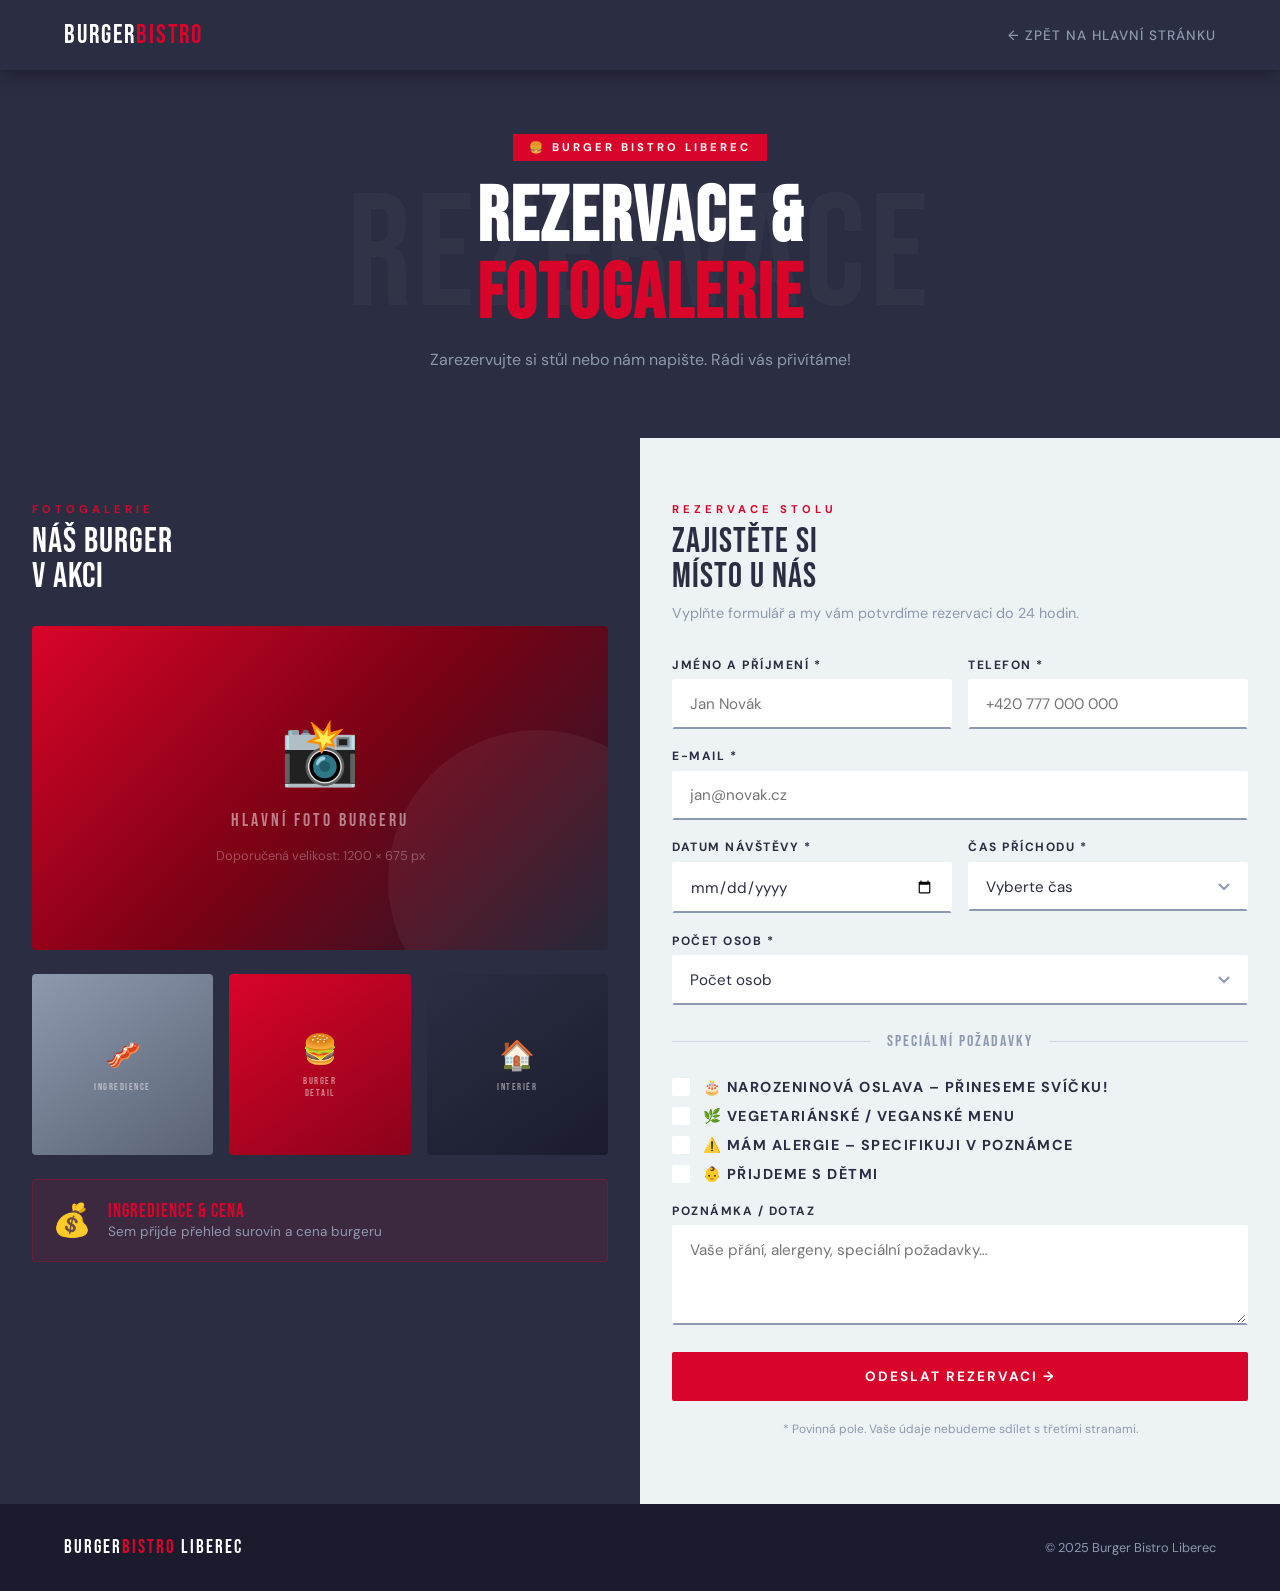
==== index.html @ e3abb8e7 "Rename formular.html to index.html" ====
<!DOCTYPE html>
<html lang="cs">
<head>
  <meta charset="UTF-8" />
  <meta name="viewport" content="width=device-width, initial-scale=1.0" />
  <title>Rezervace &amp; Fotogalerie – Burger Bistro Liberec</title>
  <link rel="preconnect" href="https://fonts.googleapis.com" />
  <link rel="preconnect" href="https://fonts.gstatic.com" crossorigin />
  <link href="https://fonts.googleapis.com/css2?family=Bebas+Neue&family=DM+Sans:ital,wght@0,300;0,400;0,500;0,700;1,400&display=swap" rel="stylesheet" />
  <style>
    *, *::before, *::after { box-sizing: border-box; margin: 0; padding: 0; }
 
    :root {
      --red:   #d90429;
      --gray:  #8d99ae;
      --dark:  #2b2d42;
      --bg:    #EDF2F4;
      --white: #ffffff;
      --nav-h: 70px;
      --font-display: 'Bebas Neue', cursive;
      --font-body:    'DM Sans', sans-serif;
      --transition: .3s ease;
    }
 
    html { scroll-behavior: smooth; }
 
    body {
      font-family: var(--font-body);
      background: var(--bg);
      color: var(--dark);
      overflow-x: hidden;
    }
 
    /* ── NAV ── */
    nav {
      position: fixed;
      top: 0; left: 0; right: 0;
      height: var(--nav-h);
      background: var(--dark);
      display: flex;
      align-items: center;
      justify-content: space-between;
      padding: 0 5%;
      z-index: 1000;
      box-shadow: 0 2px 20px rgba(0,0,0,.4);
    }
 
    .nav-logo {
      font-family: var(--font-display);
      font-size: 1.6rem;
      color: var(--white);
      letter-spacing: 2px;
      text-decoration: none;
    }
 
    .nav-logo span { color: var(--red); }
 
    .nav-back {
      display: flex;
      align-items: center;
      gap: .5rem;
      color: var(--gray);
      text-decoration: none;
      font-size: .85rem;
      font-weight: 500;
      letter-spacing: 1px;
      text-transform: uppercase;
      transition: color var(--transition);
    }
 
    .nav-back:hover { color: var(--white); }
 
    /* ── PAGE HERO ── */
    .page-hero {
      padding-top: var(--nav-h);
      background: var(--dark);
      padding-bottom: 4rem;
      text-align: center;
      position: relative;
      overflow: hidden;
    }
 
    .page-hero::before {
      content: 'REZERVACE';
      position: absolute;
      font-family: var(--font-display);
      font-size: 10rem;
      color: rgba(255,255,255,.03);
      left: 50%; top: 50%;
      transform: translate(-50%, -30%);
      letter-spacing: 5px;
      pointer-events: none;
      white-space: nowrap;
    }
 
    .page-hero-inner {
      position: relative;
      z-index: 1;
      padding: 4rem 5% 0;
    }
 
    .page-tag {
      display: inline-block;
      background: var(--red);
      color: var(--white);
      font-size: .7rem;
      font-weight: 700;
      letter-spacing: 3px;
      text-transform: uppercase;
      padding: .4rem 1rem;
      margin-bottom: 1.2rem;
    }
 
    .page-title {
      font-family: var(--font-display);
      font-size: clamp(3rem, 6vw, 5.5rem);
      color: var(--white);
      line-height: 1;
      letter-spacing: 2px;
      margin-bottom: .8rem;
    }
 
    .page-title span { color: var(--red); }
 
    .page-sub {
      color: var(--gray);
      font-size: 1rem;
      max-width: 480px;
      margin: 0 auto;
      line-height: 1.7;
    }
 
    /* ── MAIN LAYOUT ── */
    .page-body {
      display: grid;
      grid-template-columns: 1fr 1fr;
      min-height: calc(100vh - var(--nav-h));
    }
 
    /* ── FOTO STRANA ── */
    .foto-side {
      background: var(--dark);
      padding: 4rem 5%;
      display: flex;
      flex-direction: column;
      gap: 1.5rem;
    }
 
    .foto-header {
      margin-bottom: .5rem;
    }
 
    .foto-label {
      font-size: .7rem;
      font-weight: 700;
      letter-spacing: 4px;
      text-transform: uppercase;
      color: var(--red);
      margin-bottom: .5rem;
    }
 
    .foto-title {
      font-family: var(--font-display);
      font-size: 2.2rem;
      color: var(--white);
      letter-spacing: 1px;
      line-height: 1;
    }
 
    /* Main large photo placeholder */
    .foto-main-ph {
      width: 100%;
      aspect-ratio: 16/9;
      background: linear-gradient(135deg, var(--red) 0%, #7a0114 50%, #1a1c2e 100%);
      border-radius: 4px;
      display: flex;
      flex-direction: column;
      align-items: center;
      justify-content: center;
      gap: 1rem;
      position: relative;
      overflow: hidden;
    }
 
    .foto-main-ph::before {
      content: '';
      position: absolute;
      width: 300px; height: 300px;
      border-radius: 50%;
      background: rgba(255,255,255,.05);
      bottom: -80px; right: -80px;
    }
 
    .foto-ph-icon { font-size: 4rem; z-index: 1; }
    .foto-ph-text {
      font-family: var(--font-display);
      font-size: 1.1rem;
      letter-spacing: 3px;
      color: rgba(255,255,255,.5);
      z-index: 1;
      text-align: center;
    }
    .foto-ph-sub {
      font-size: .8rem;
      color: rgba(255,255,255,.3);
      z-index: 1;
      text-align: center;
    }
 
    /* Small photo placeholders grid */
    .foto-small-grid {
      display: grid;
      grid-template-columns: repeat(3, 1fr);
      gap: 1rem;
    }
 
    .foto-small-ph {
      aspect-ratio: 1;
      border-radius: 4px;
      display: flex;
      flex-direction: column;
      align-items: center;
      justify-content: center;
      gap: .4rem;
    }
 
    .foto-small-ph.s1 { background: linear-gradient(145deg, var(--gray), #5a6375); }
    .foto-small-ph.s2 { background: linear-gradient(145deg, var(--red), #8a021a); }
    .foto-small-ph.s3 { background: linear-gradient(145deg, var(--dark), #1a1c2e); }
 
    .foto-small-ph .s-icon { font-size: 1.8rem; }
    .foto-small-ph .s-text {
      font-size: .65rem;
      letter-spacing: 1.5px;
      color: rgba(255,255,255,.5);
      text-align: center;
      font-family: var(--font-display);
    }
 
    /* ── FORMULÁŘ STRANA ── */
    .form-side {
      background: var(--bg);
      padding: 4rem 5%;
    }
 
    .form-header {
      margin-bottom: 2rem;
    }
 
    .form-label-tag {
      font-size: .7rem;
      font-weight: 700;
      letter-spacing: 4px;
      text-transform: uppercase;
      color: var(--red);
      margin-bottom: .5rem;
    }
 
    .form-title {
      font-family: var(--font-display);
      font-size: 2.2rem;
      color: var(--dark);
      letter-spacing: 1px;
      line-height: 1;
      margin-bottom: .5rem;
    }
 
    .form-sub {
      color: var(--gray);
      font-size: .9rem;
      line-height: 1.6;
    }
 
    form {
      display: flex;
      flex-direction: column;
      gap: 1.2rem;
    }
 
    .form-row {
      display: grid;
      grid-template-columns: 1fr 1fr;
      gap: 1rem;
    }
 
    .field {
      display: flex;
      flex-direction: column;
      gap: .4rem;
    }
 
    label {
      font-size: .75rem;
      font-weight: 700;
      letter-spacing: 1.5px;
      text-transform: uppercase;
      color: var(--dark);
    }
 
    input, select, textarea {
      font-family: var(--font-body);
      font-size: .95rem;
      color: var(--dark);
      background: var(--white);
      border: 2px solid transparent;
      border-bottom: 2px solid var(--gray);
      padding: .8rem 1rem;
      border-radius: 2px;
      outline: none;
      transition: border-color var(--transition), box-shadow var(--transition);
      appearance: none;
    }
 
    input:focus, select:focus, textarea:focus {
      border-color: var(--red);
      box-shadow: 0 4px 15px rgba(217,4,41,.1);
    }
 
    textarea {
      resize: vertical;
      min-height: 100px;
    }
 
    select {
      background-image: url("data:image/svg+xml,%3Csvg xmlns='http://www.w3.org/2000/svg' width='12' height='8' viewBox='0 0 12 8'%3E%3Cpath d='M1 1l5 5 5-5' stroke='%238d99ae' stroke-width='2' fill='none'/%3E%3C/svg%3E");
      background-repeat: no-repeat;
      background-position: right 1rem center;
      padding-right: 2.5rem;
      cursor: pointer;
    }
 
    .form-divider {
      display: flex;
      align-items: center;
      gap: 1rem;
      margin: .5rem 0;
    }
 
    .form-divider::before,
    .form-divider::after {
      content: '';
      flex: 1;
      height: 1px;
      background: rgba(141,153,174,.3);
    }
 
    .form-divider-text {
      font-family: var(--font-display);
      font-size: 1rem;
      letter-spacing: 2px;
      color: var(--gray);
      white-space: nowrap;
    }
 
    .checkbox-group {
      display: flex;
      flex-direction: column;
      gap: .7rem;
    }
 
    .checkbox-item {
      display: flex;
      align-items: center;
      gap: .8rem;
      cursor: pointer;
    }
 
    .checkbox-item input[type="checkbox"] {
      width: 18px; height: 18px;
      accent-color: var(--red);
      border: none;
      padding: 0;
      flex-shrink: 0;
      cursor: pointer;
    }
 
    .checkbox-item span {
      font-size: .9rem;
      color: var(--dark);
    }
 
    .btn-submit {
      display: block;
      width: 100%;
      padding: 1rem;
      background: var(--red);
      color: var(--white);
      border: none;
      border-radius: 2px;
      font-family: var(--font-body);
      font-size: .85rem;
      font-weight: 700;
      letter-spacing: 2px;
      text-transform: uppercase;
      cursor: pointer;
      transition: background var(--transition), transform var(--transition);
      margin-top: .5rem;
    }
 
    .btn-submit:hover {
      background: #b80222;
      transform: translateY(-2px);
    }
 
    .form-note {
      font-size: .75rem;
      color: var(--gray);
      text-align: center;
      line-height: 1.6;
    }
 
    /* ── SUCCESS MSG ── */
    .success-msg {
      display: none;
      background: var(--dark);
      border-radius: 4px;
      padding: 2rem;
      text-align: center;
      margin-top: 1rem;
    }
 
    .success-msg.show { display: block; }
    .success-msg p {
      color: var(--white);
      font-size: 1rem;
    }
 
    .success-msg strong { color: var(--red); }
 
    /* ── FOOTER ── */
    footer {
      background: #1a1c2e;
      padding: 2rem 5%;
      display: flex;
      align-items: center;
      justify-content: space-between;
      flex-wrap: wrap;
      gap: 1rem;
    }
 
    .footer-logo {
      font-family: var(--font-display);
      font-size: 1.2rem;
      color: var(--white);
      letter-spacing: 2px;
    }
 
    .footer-logo span { color: var(--red); }
    .footer-copy { color: var(--gray); font-size: .8rem; }
 
    /* ── RESPONSIVE ── */
    @media (max-width: 850px) {
      .page-body { grid-template-columns: 1fr; }
      .foto-side { display: none; }
      .form-side { padding: 3rem 5%; }
    }
 
    @media (max-width: 600px) {
      .form-row { grid-template-columns: 1fr; }
      .page-title { font-size: 2.8rem; }
    }
 
    /* ── ANIMATIONS ── */
    @keyframes fadeUp {
      from { opacity: 0; transform: translateY(20px); }
      to   { opacity: 1; transform: translateY(0); }
    }
 
    .page-tag   { animation: fadeUp .5s .1s both; }
    .page-title { animation: fadeUp .5s .25s both; }
    .page-sub   { animation: fadeUp .5s .4s both; }
  </style>
</head>
<body>
 
<!-- ── NAV ── -->
<nav>
  <a href="index.html" class="nav-logo">BURGER<span>BISTRO</span></a>
  <a href="index.html" class="nav-back">← Zpět na hlavní stránku</a>
</nav>
 
<!-- ── PAGE HERO ── -->
<div class="page-hero">
  <div class="page-hero-inner">
    <div class="page-tag">🍔 Burger Bistro Liberec</div>
    <h1 class="page-title">Rezervace &amp;<br><span>Fotogalerie</span></h1>
    <p class="page-sub">Zarezervujte si stůl nebo nám napište. Rádi vás přivítáme!</p>
  </div>
</div>
 
<!-- ── MAIN ── -->
<div class="page-body">
 
  <!-- FOTO STRANA -->
  <div class="foto-side">
    <div class="foto-header">
      <div class="foto-label">Fotogalerie</div>
      <div class="foto-title">Náš burger<br>v akci</div>
    </div>
 
    <!-- Hlavní velká fotka -->
    <div class="foto-main-ph">
      <div class="foto-ph-icon">📸</div>
      <div class="foto-ph-text">HLAVNÍ FOTO BURGERU</div>
      <div class="foto-ph-sub">Doporučená velikost: 1200 × 675 px</div>
    </div>
 
    <!-- Tři menší fotky -->
    <div class="foto-small-grid">
      <div class="foto-small-ph s1">
        <div class="s-icon">🥓</div>
        <div class="s-text">INGREDIENCE</div>
      </div>
      <div class="foto-small-ph s2">
        <div class="s-icon">🍔</div>
        <div class="s-text">BURGER<br>DETAIL</div>
      </div>
      <div class="foto-small-ph s3">
        <div class="s-icon">🏠</div>
        <div class="s-text">INTERIÉR</div>
      </div>
    </div>
 
    <!-- Cena placeholder -->
    <div style="background:rgba(217,4,41,.1);border:1px solid rgba(217,4,41,.3);border-radius:4px;padding:1.2rem;display:flex;align-items:center;gap:1rem;">
      <span style="font-size:2rem">💰</span>
      <div>
        <div style="font-family:var(--font-display);color:var(--red);font-size:1.2rem;letter-spacing:1px">INGREDIENCE &amp; CENA</div>
        <div style="color:var(--gray);font-size:.85rem">Sem přijde přehled surovin a cena burgeru</div>
      </div>
    </div>
  </div>
 
  <!-- FORMULÁŘ STRANA -->
  <div class="form-side">
    <div class="form-header">
      <div class="form-label-tag">Rezervace stolu</div>
      <div class="form-title">Zajistěte si<br>místo u nás</div>
      <p class="form-sub">Vyplňte formulář a my vám potvrdíme rezervaci do 24 hodin.</p>
    </div>
 
    <form id="reservationForm" novalidate>
 
      <!-- Jméno + tel -->
      <div class="form-row">
        <div class="field">
          <label for="jmeno">Jméno a příjmení *</label>
          <input type="text" id="jmeno" name="jmeno" placeholder="Jan Novák" required />
        </div>
        <div class="field">
          <label for="telefon">Telefon *</label>
          <input type="tel" id="telefon" name="telefon" placeholder="+420 777 000 000" required />
        </div>
      </div>
 
      <!-- Email -->
      <div class="field">
        <label for="email">E-mail *</label>
        <input type="email" id="email" name="email" placeholder="jan@novak.cz" required />
      </div>
 
      <!-- Datum + čas -->
      <div class="form-row">
        <div class="field">
          <label for="datum">Datum návštěvy *</label>
          <input type="date" id="datum" name="datum" required />
        </div>
        <div class="field">
          <label for="cas">Čas příchodu *</label>
          <select id="cas" name="cas" required>
            <option value="" disabled selected>Vyberte čas</option>
            <option>11:00</option><option>11:30</option>
            <option>12:00</option><option>12:30</option>
            <option>13:00</option><option>13:30</option>
            <option>14:00</option><option>14:30</option>
            <option>17:00</option><option>17:30</option>
            <option>18:00</option><option>18:30</option>
            <option>19:00</option><option>19:30</option>
            <option>20:00</option><option>20:30</option>
          </select>
        </div>
      </div>
 
      <!-- Počet osob -->
      <div class="field">
        <label for="osoby">Počet osob *</label>
        <select id="osoby" name="osoby" required>
          <option value="" disabled selected>Počet osob</option>
          <option>1 osoba</option>
          <option>2 osoby</option>
          <option>3 osoby</option>
          <option>4 osoby</option>
          <option>5 osob</option>
          <option>6 osob</option>
          <option>7–10 osob</option>
          <option>Více než 10 osob</option>
        </select>
      </div>
 
      <div class="form-divider">
        <div class="form-divider-text">Speciální požadavky</div>
      </div>
 
      <!-- Doplňky -->
      <div class="checkbox-group">
        <label class="checkbox-item">
          <input type="checkbox" name="pozadavky" value="narozeniny" />
          <span>🎂 Narozeninová oslava – přineseme svíčku!</span>
        </label>
        <label class="checkbox-item">
          <input type="checkbox" name="pozadavky" value="vegetarian" />
          <span>🌿 Vegetariánské / veganské menu</span>
        </label>
        <label class="checkbox-item">
          <input type="checkbox" name="pozadavky" value="alergie" />
          <span>⚠️ Mám alergie – specifikuji v poznámce</span>
        </label>
        <label class="checkbox-item">
          <input type="checkbox" name="pozadavky" value="deti" />
          <span>👶 Přijdeme s dětmi</span>
        </label>
      </div>
 
      <!-- Poznámka -->
      <div class="field">
        <label for="poznamka">Poznámka / Dotaz</label>
        <textarea id="poznamka" name="poznamka" placeholder="Vaše přání, alergeny, speciální požadavky…"></textarea>
      </div>
 
      <button type="submit" class="btn-submit">Odeslat rezervaci →</button>
      <p class="form-note">* Povinná pole. Vaše údaje nebudeme sdílet s třetími stranami.</p>
 
    </form>
 
    <div class="success-msg" id="successMsg">
      <p>✅ <strong>Rezervace odeslána!</strong><br>Potvrdíme ji do 24 hodin na váš e-mail.</p>
    </div>
  </div>
 
</div>
 
<!-- ── FOOTER ── -->
<footer>
  <div class="footer-logo">BURGER<span>BISTRO</span> LIBEREC</div>
  <div class="footer-copy">© 2025 Burger Bistro Liberec</div>
</footer>
 
<script>
  // Set min date to today
  const dateInput = document.getElementById('datum');
  if (dateInput) {
    const today = new Date().toISOString().split('T')[0];
    dateInput.min = today;
  }
 
  // Form submit
  document.getElementById('reservationForm').addEventListener('submit', function(e) {
    e.preventDefault();
    const btn = this.querySelector('.btn-submit');
    btn.textContent = 'Odesílám…';
    btn.disabled = true;
 
    setTimeout(() => {
      this.style.display = 'none';
      document.getElementById('successMsg').classList.add('show');
    }, 1200);
  });
</script>
</body>
</html>
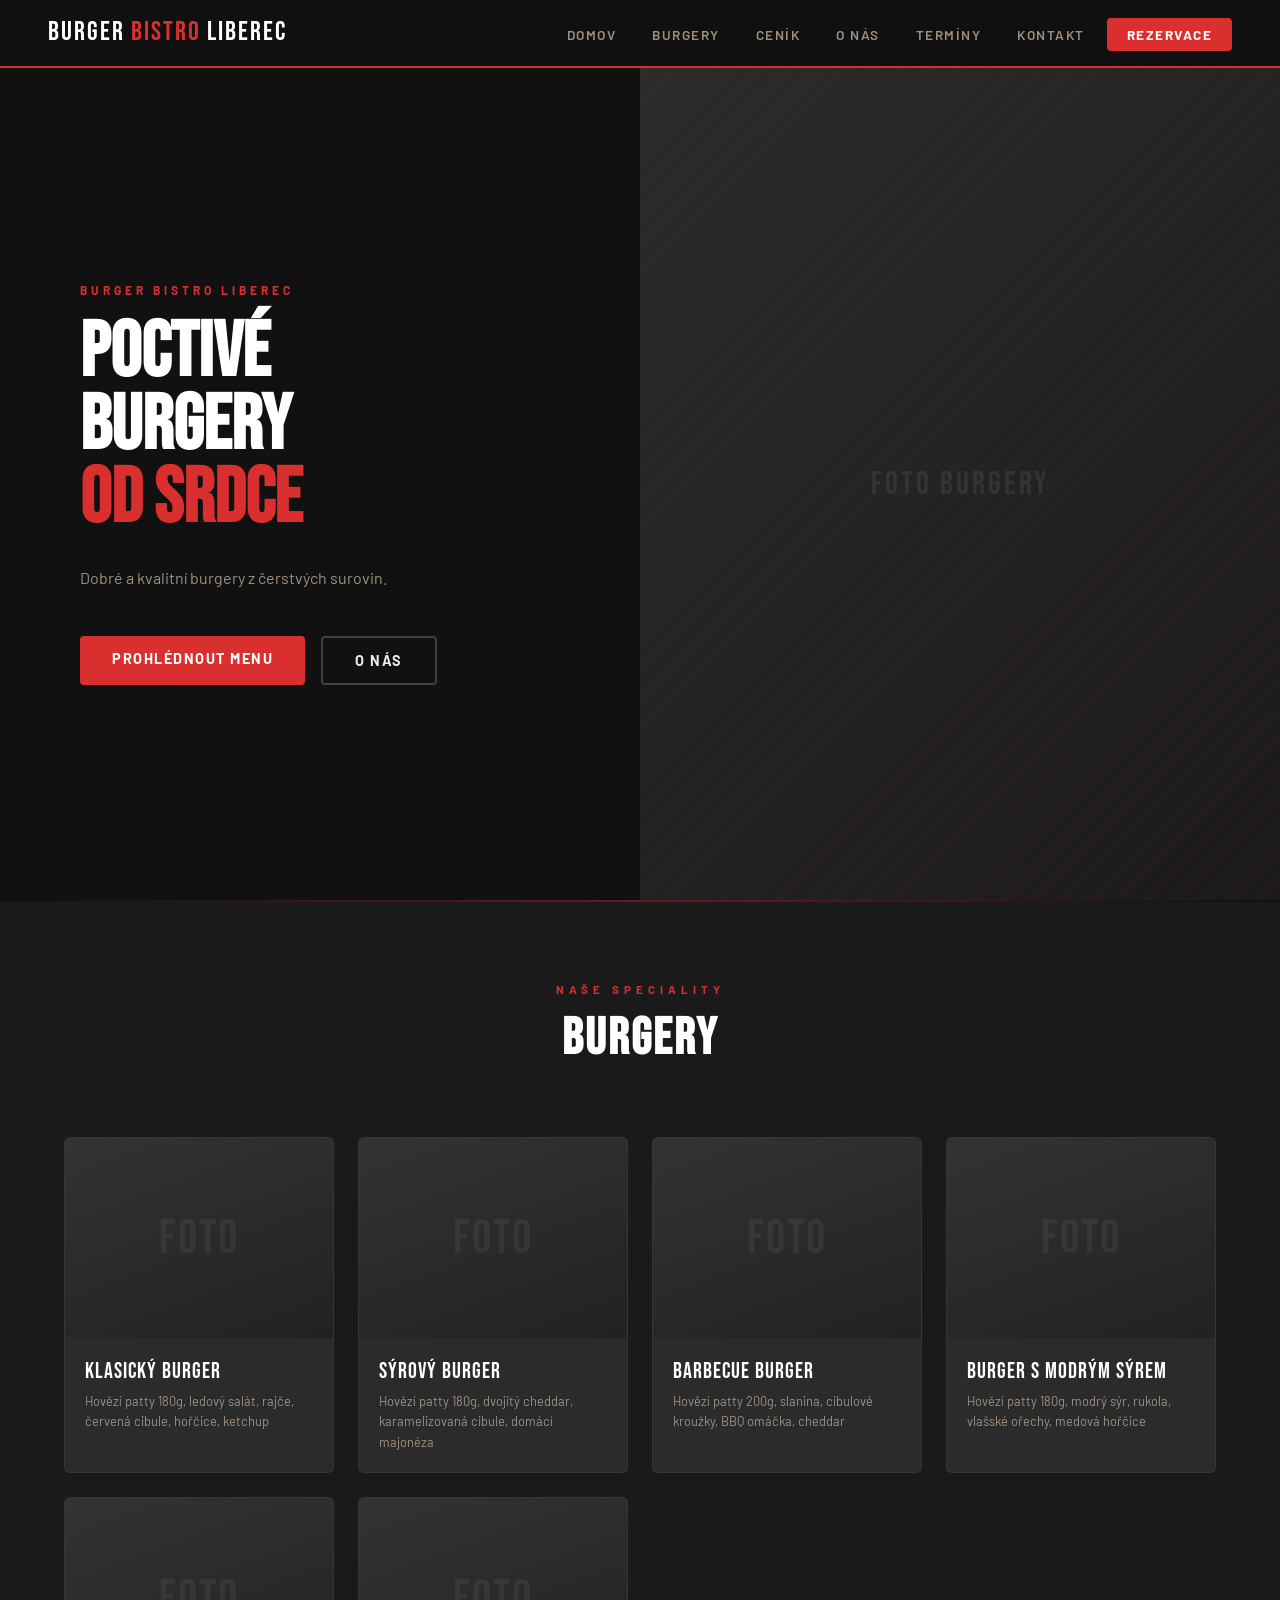
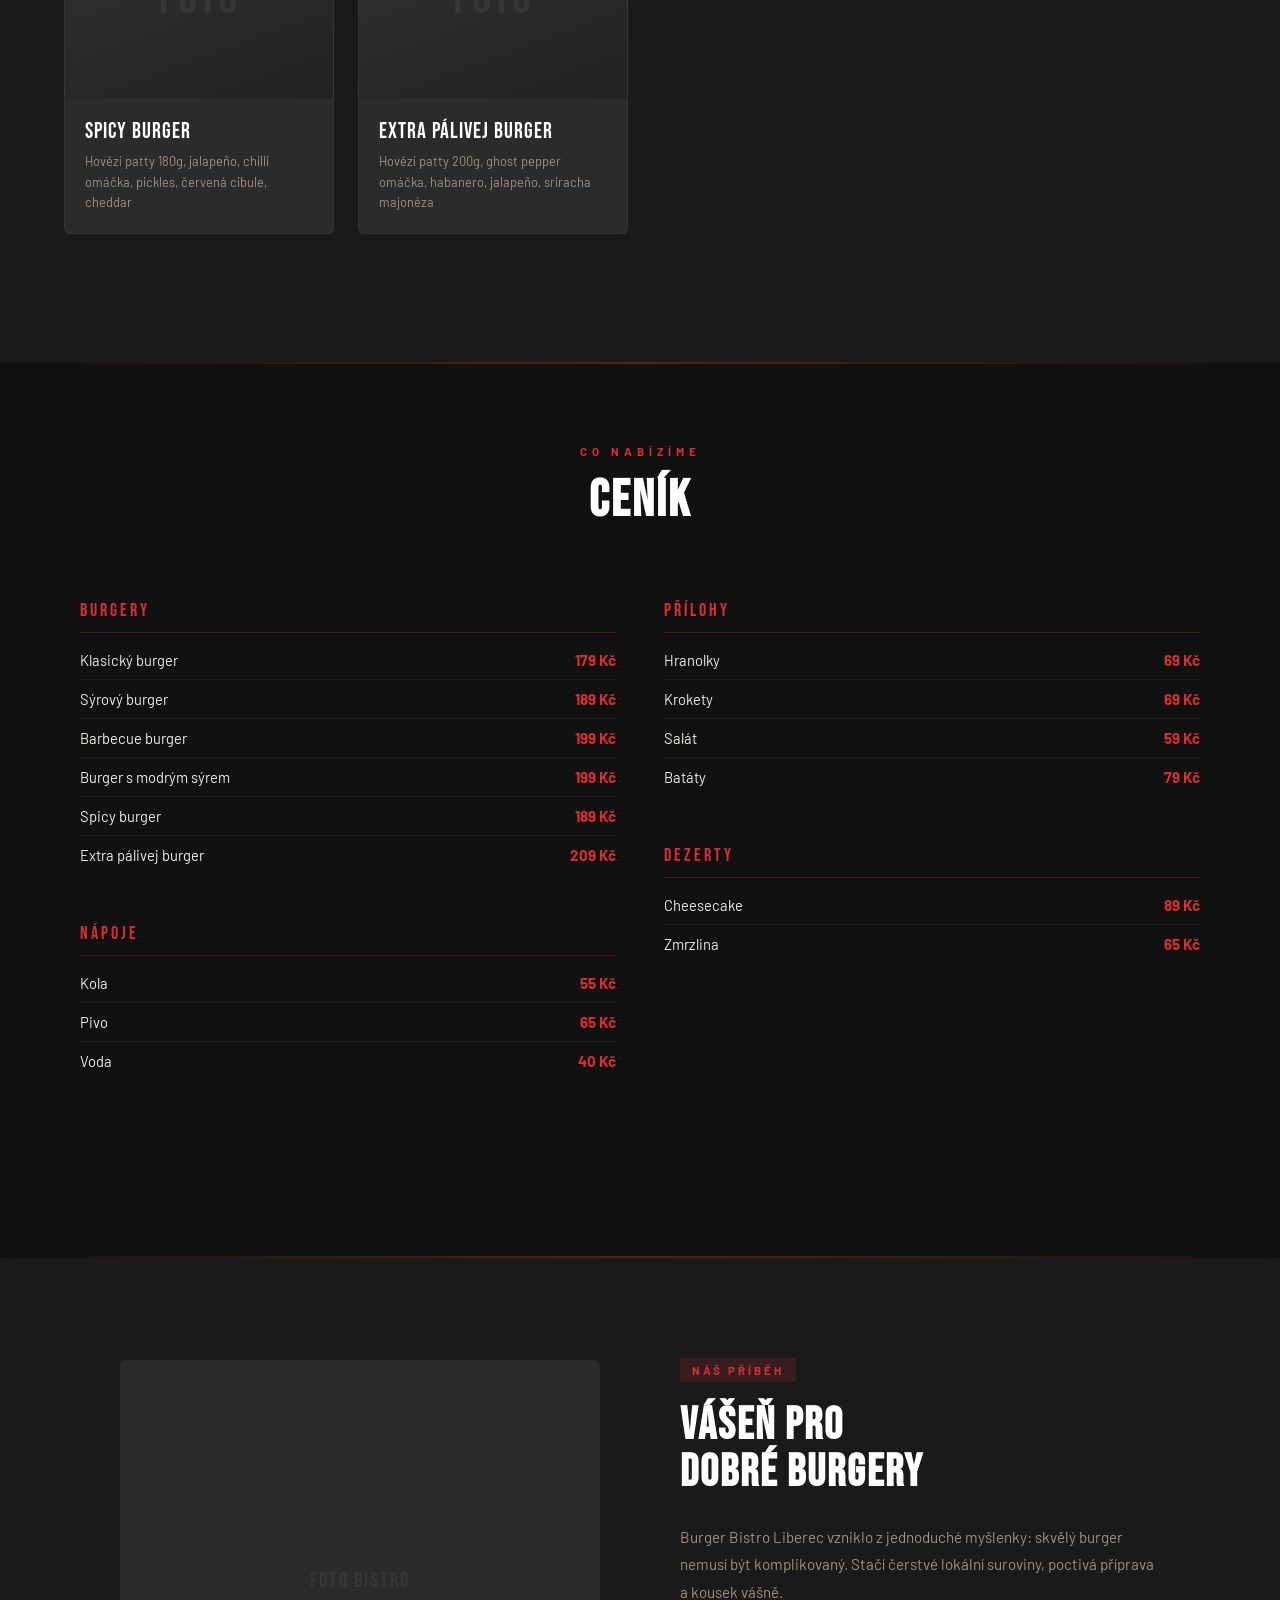
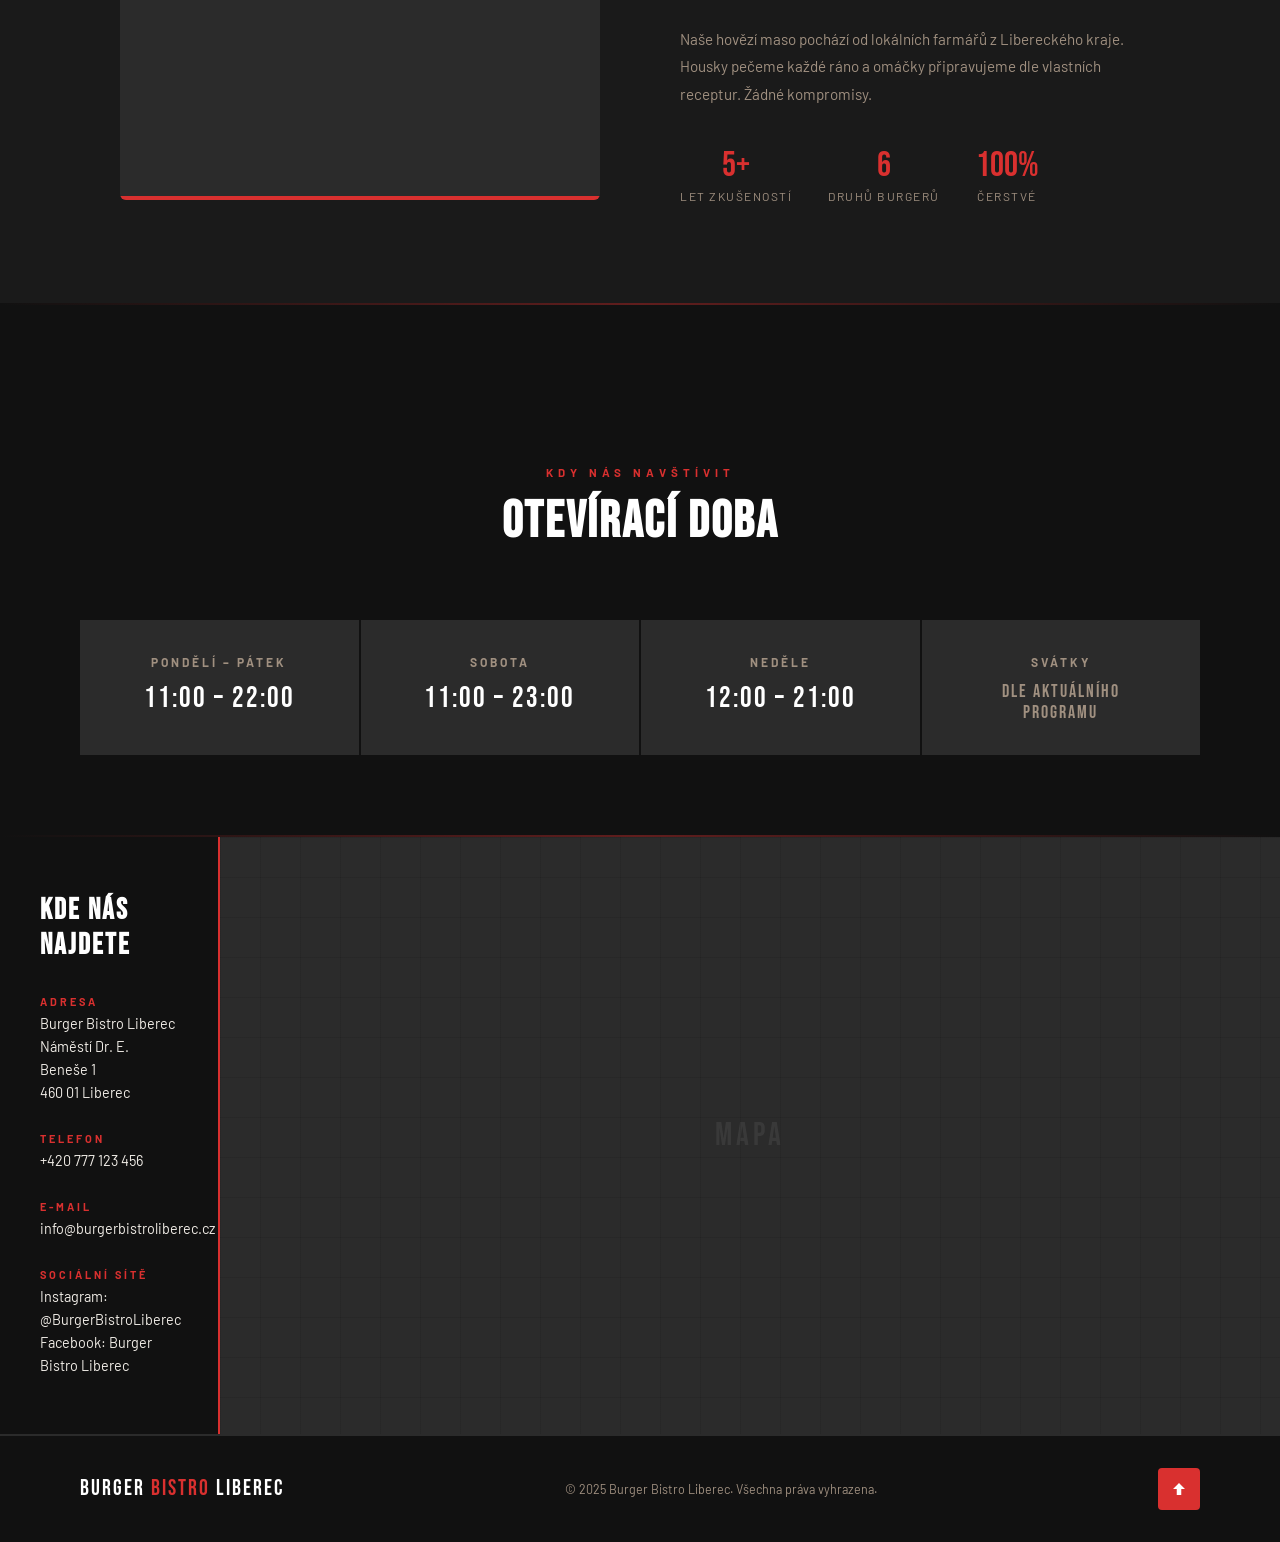
==== commit 5fe466c8: "Update index.html" ====
--- a/index.html
+++ b/index.html
@@ -3,669 +3,927 @@
 <head>
   <meta charset="UTF-8" />
   <meta name="viewport" content="width=device-width, initial-scale=1.0" />
-  <title>Rezervace &amp; Fotogalerie – Burger Bistro Liberec</title>
-  <link rel="preconnect" href="https://fonts.googleapis.com" />
-  <link rel="preconnect" href="https://fonts.gstatic.com" crossorigin />
-  <link href="https://fonts.googleapis.com/css2?family=Bebas+Neue&family=DM+Sans:ital,wght@0,300;0,400;0,500;0,700;1,400&display=swap" rel="stylesheet" />
+  <title>Burger Bistro Liberec</title>
+  <link href="https://fonts.googleapis.com/css2?family=Bebas+Neue&family=Barlow:wght@400;500;600;700&display=swap" rel="stylesheet" />
   <style>
+    :root {
+      --black: #111111;
+      --dark: #1a1a1a;
+      --charcoal: #2b2b2b;
+      --red: #d9302f;
+      --red-dark: #b52120;
+      --cream: #f5efe6;
+      --tan: #e8d9c5;
+      --text: #f0ece6;
+      --muted: #a09080;
+      --white: #ffffff;
+    }
+
     *, *::before, *::after { box-sizing: border-box; margin: 0; padding: 0; }
- 
-    :root {
-      --red:   #d90429;
-      --gray:  #8d99ae;
-      --dark:  #2b2d42;
-      --bg:    #EDF2F4;
-      --white: #ffffff;
-      --nav-h: 70px;
-      --font-display: 'Bebas Neue', cursive;
-      --font-body:    'DM Sans', sans-serif;
-      --transition: .3s ease;
-    }
- 
+
     html { scroll-behavior: smooth; }
- 
+
     body {
-      font-family: var(--font-body);
-      background: var(--bg);
-      color: var(--dark);
+      font-family: 'Barlow', sans-serif;
+      background: var(--black);
+      color: var(--text);
       overflow-x: hidden;
     }
- 
+
     /* ── NAV ── */
     nav {
       position: fixed;
       top: 0; left: 0; right: 0;
-      height: var(--nav-h);
-      background: var(--dark);
+      z-index: 1000;
+      height: 68px;
+      background: rgba(17,17,17,0.96);
+      backdrop-filter: blur(10px);
+      border-bottom: 2px solid var(--red);
       display: flex;
       align-items: center;
       justify-content: space-between;
-      padding: 0 5%;
-      z-index: 1000;
-      box-shadow: 0 2px 20px rgba(0,0,0,.4);
-    }
- 
+      padding: 0 48px;
+    }
+
     .nav-logo {
-      font-family: var(--font-display);
-      font-size: 1.6rem;
+      font-family: 'Bebas Neue', sans-serif;
+      font-size: 1.7rem;
+      letter-spacing: 2px;
+      line-height: 1;
       color: var(--white);
-      letter-spacing: 2px;
+    }
+    .nav-logo span { color: var(--red); }
+
+    .nav-links {
+      display: flex;
+      align-items: center;
+      gap: 8px;
+      list-style: none;
+    }
+    .nav-links a {
       text-decoration: none;
-    }
- 
-    .nav-logo span { color: var(--red); }
- 
-    .nav-back {
-      display: flex;
-      align-items: center;
-      gap: .5rem;
-      color: var(--gray);
-      text-decoration: none;
-      font-size: .85rem;
-      font-weight: 500;
+      color: var(--muted);
+      font-size: 0.85rem;
+      font-weight: 600;
+      letter-spacing: 1.5px;
+      text-transform: uppercase;
+      padding: 6px 14px;
+      border-radius: 3px;
+      transition: color 0.2s, background 0.2s;
+    }
+    .nav-links a:hover { color: var(--white); background: rgba(255,255,255,0.06); }
+
+    .btn-rezervace {
+      background: var(--red);
+      color: var(--white) !important;
+      border-radius: 4px !important;
+      padding: 8px 20px !important;
+      font-weight: 700 !important;
       letter-spacing: 1px;
-      text-transform: uppercase;
-      transition: color var(--transition);
-    }
- 
-    .nav-back:hover { color: var(--white); }
- 
-    /* ── PAGE HERO ── */
-    .page-hero {
-      padding-top: var(--nav-h);
-      background: var(--dark);
-      padding-bottom: 4rem;
-      text-align: center;
-      position: relative;
-      overflow: hidden;
-    }
- 
-    .page-hero::before {
-      content: 'REZERVACE';
-      position: absolute;
-      font-family: var(--font-display);
-      font-size: 10rem;
-      color: rgba(255,255,255,.03);
-      left: 50%; top: 50%;
-      transform: translate(-50%, -30%);
-      letter-spacing: 5px;
-      pointer-events: none;
-      white-space: nowrap;
-    }
- 
-    .page-hero-inner {
-      position: relative;
-      z-index: 1;
-      padding: 4rem 5% 0;
-    }
- 
-    .page-tag {
-      display: inline-block;
-      background: var(--red);
-      color: var(--white);
-      font-size: .7rem;
-      font-weight: 700;
-      letter-spacing: 3px;
-      text-transform: uppercase;
-      padding: .4rem 1rem;
-      margin-bottom: 1.2rem;
-    }
- 
-    .page-title {
-      font-family: var(--font-display);
-      font-size: clamp(3rem, 6vw, 5.5rem);
-      color: var(--white);
-      line-height: 1;
-      letter-spacing: 2px;
-      margin-bottom: .8rem;
-    }
- 
-    .page-title span { color: var(--red); }
- 
-    .page-sub {
-      color: var(--gray);
-      font-size: 1rem;
-      max-width: 480px;
-      margin: 0 auto;
-      line-height: 1.7;
-    }
- 
-    /* ── MAIN LAYOUT ── */
-    .page-body {
+      transition: background 0.2s !important;
+    }
+    .btn-rezervace:hover { background: var(--red-dark) !important; }
+
+    /* ── HERO ── */
+    #domov {
+      min-height: 100vh;
+      padding-top: 68px;
       display: grid;
       grid-template-columns: 1fr 1fr;
-      min-height: calc(100vh - var(--nav-h));
-    }
- 
-    /* ── FOTO STRANA ── */
-    .foto-side {
-      background: var(--dark);
-      padding: 4rem 5%;
+      background: var(--black);
+    }
+
+    .hero-left {
       display: flex;
       flex-direction: column;
-      gap: 1.5rem;
-    }
- 
-    .foto-header {
-      margin-bottom: .5rem;
-    }
- 
-    .foto-label {
-      font-size: .7rem;
+      justify-content: center;
+      padding: 80px 60px 80px 80px;
+    }
+
+    .hero-eyebrow {
+      font-size: 0.75rem;
       font-weight: 700;
       letter-spacing: 4px;
       text-transform: uppercase;
       color: var(--red);
-      margin-bottom: .5rem;
-    }
- 
-    .foto-title {
-      font-family: var(--font-display);
-      font-size: 2.2rem;
+      margin-bottom: 20px;
+    }
+
+    .hero-title {
+      font-family: 'Bebas Neue', sans-serif;
+      font-size: clamp(3.5rem, 6vw, 6rem);
+      line-height: 0.95;
       color: var(--white);
-      letter-spacing: 1px;
-      line-height: 1;
-    }
- 
-    /* Main large photo placeholder */
-    .foto-main-ph {
-      width: 100%;
-      aspect-ratio: 16/9;
-      background: linear-gradient(135deg, var(--red) 0%, #7a0114 50%, #1a1c2e 100%);
-      border-radius: 4px;
-      display: flex;
-      flex-direction: column;
-      align-items: center;
-      justify-content: center;
-      gap: 1rem;
-      position: relative;
-      overflow: hidden;
-    }
- 
-    .foto-main-ph::before {
-      content: '';
-      position: absolute;
-      width: 300px; height: 300px;
-      border-radius: 50%;
-      background: rgba(255,255,255,.05);
-      bottom: -80px; right: -80px;
-    }
- 
-    .foto-ph-icon { font-size: 4rem; z-index: 1; }
-    .foto-ph-text {
-      font-family: var(--font-display);
-      font-size: 1.1rem;
-      letter-spacing: 3px;
-      color: rgba(255,255,255,.5);
-      z-index: 1;
-      text-align: center;
-    }
-    .foto-ph-sub {
-      font-size: .8rem;
-      color: rgba(255,255,255,.3);
-      z-index: 1;
-      text-align: center;
-    }
- 
-    /* Small photo placeholders grid */
-    .foto-small-grid {
-      display: grid;
-      grid-template-columns: repeat(3, 1fr);
-      gap: 1rem;
-    }
- 
-    .foto-small-ph {
-      aspect-ratio: 1;
-      border-radius: 4px;
-      display: flex;
-      flex-direction: column;
-      align-items: center;
-      justify-content: center;
-      gap: .4rem;
-    }
- 
-    .foto-small-ph.s1 { background: linear-gradient(145deg, var(--gray), #5a6375); }
-    .foto-small-ph.s2 { background: linear-gradient(145deg, var(--red), #8a021a); }
-    .foto-small-ph.s3 { background: linear-gradient(145deg, var(--dark), #1a1c2e); }
- 
-    .foto-small-ph .s-icon { font-size: 1.8rem; }
-    .foto-small-ph .s-text {
-      font-size: .65rem;
-      letter-spacing: 1.5px;
-      color: rgba(255,255,255,.5);
-      text-align: center;
-      font-family: var(--font-display);
-    }
- 
-    /* ── FORMULÁŘ STRANA ── */
-    .form-side {
-      background: var(--bg);
-      padding: 4rem 5%;
-    }
- 
-    .form-header {
-      margin-bottom: 2rem;
-    }
- 
-    .form-label-tag {
-      font-size: .7rem;
-      font-weight: 700;
-      letter-spacing: 4px;
-      text-transform: uppercase;
+      margin-bottom: 28px;
+    }
+    .hero-title em {
       color: var(--red);
-      margin-bottom: .5rem;
-    }
- 
-    .form-title {
-      font-family: var(--font-display);
-      font-size: 2.2rem;
-      color: var(--dark);
-      letter-spacing: 1px;
-      line-height: 1;
-      margin-bottom: .5rem;
-    }
- 
-    .form-sub {
-      color: var(--gray);
-      font-size: .9rem;
-      line-height: 1.6;
-    }
- 
-    form {
-      display: flex;
-      flex-direction: column;
-      gap: 1.2rem;
-    }
- 
-    .form-row {
-      display: grid;
-      grid-template-columns: 1fr 1fr;
-      gap: 1rem;
-    }
- 
-    .field {
-      display: flex;
-      flex-direction: column;
-      gap: .4rem;
-    }
- 
-    label {
-      font-size: .75rem;
+      font-style: normal;
+    }
+
+    .hero-sub {
+      font-size: 1rem;
+      color: var(--muted);
+      line-height: 1.7;
+      max-width: 440px;
+      margin-bottom: 44px;
+    }
+
+    .hero-btns {
+      display: flex;
+      gap: 16px;
+      flex-wrap: wrap;
+    }
+    .btn-primary {
+      background: var(--red);
+      color: var(--white);
+      border: none;
+      padding: 14px 32px;
+      font-family: 'Barlow', sans-serif;
+      font-size: 0.9rem;
       font-weight: 700;
       letter-spacing: 1.5px;
       text-transform: uppercase;
-      color: var(--dark);
-    }
- 
-    input, select, textarea {
-      font-family: var(--font-body);
-      font-size: .95rem;
-      color: var(--dark);
-      background: var(--white);
-      border: 2px solid transparent;
-      border-bottom: 2px solid var(--gray);
-      padding: .8rem 1rem;
-      border-radius: 2px;
-      outline: none;
-      transition: border-color var(--transition), box-shadow var(--transition);
-      appearance: none;
-    }
- 
-    input:focus, select:focus, textarea:focus {
-      border-color: var(--red);
-      box-shadow: 0 4px 15px rgba(217,4,41,.1);
-    }
- 
-    textarea {
-      resize: vertical;
-      min-height: 100px;
-    }
- 
-    select {
-      background-image: url("data:image/svg+xml,%3Csvg xmlns='http://www.w3.org/2000/svg' width='12' height='8' viewBox='0 0 12 8'%3E%3Cpath d='M1 1l5 5 5-5' stroke='%238d99ae' stroke-width='2' fill='none'/%3E%3C/svg%3E");
-      background-repeat: no-repeat;
-      background-position: right 1rem center;
-      padding-right: 2.5rem;
       cursor: pointer;
-    }
- 
-    .form-divider {
-      display: flex;
-      align-items: center;
-      gap: 1rem;
-      margin: .5rem 0;
-    }
- 
-    .form-divider::before,
-    .form-divider::after {
-      content: '';
-      flex: 1;
-      height: 1px;
-      background: rgba(141,153,174,.3);
-    }
- 
-    .form-divider-text {
-      font-family: var(--font-display);
-      font-size: 1rem;
-      letter-spacing: 2px;
-      color: var(--gray);
-      white-space: nowrap;
-    }
- 
-    .checkbox-group {
-      display: flex;
-      flex-direction: column;
-      gap: .7rem;
-    }
- 
-    .checkbox-item {
-      display: flex;
-      align-items: center;
-      gap: .8rem;
-      cursor: pointer;
-    }
- 
-    .checkbox-item input[type="checkbox"] {
-      width: 18px; height: 18px;
-      accent-color: var(--red);
-      border: none;
-      padding: 0;
-      flex-shrink: 0;
-      cursor: pointer;
-    }
- 
-    .checkbox-item span {
-      font-size: .9rem;
-      color: var(--dark);
-    }
- 
-    .btn-submit {
-      display: block;
-      width: 100%;
-      padding: 1rem;
-      background: var(--red);
-      color: var(--white);
-      border: none;
-      border-radius: 2px;
-      font-family: var(--font-body);
-      font-size: .85rem;
+      border-radius: 4px;
+      text-decoration: none;
+      transition: background 0.2s, transform 0.15s;
+    }
+    .btn-primary:hover { background: var(--red-dark); transform: translateY(-2px); }
+    .btn-secondary {
+      background: transparent;
+      color: var(--text);
+      border: 2px solid rgba(255,255,255,0.2);
+      padding: 14px 32px;
+      font-family: 'Barlow', sans-serif;
+      font-size: 0.9rem;
       font-weight: 700;
-      letter-spacing: 2px;
+      letter-spacing: 1.5px;
       text-transform: uppercase;
       cursor: pointer;
-      transition: background var(--transition), transform var(--transition);
-      margin-top: .5rem;
-    }
- 
-    .btn-submit:hover {
-      background: #b80222;
-      transform: translateY(-2px);
-    }
- 
-    .form-note {
-      font-size: .75rem;
-      color: var(--gray);
+      border-radius: 4px;
+      text-decoration: none;
+      transition: border-color 0.2s, transform 0.15s;
+    }
+    .btn-secondary:hover { border-color: var(--red); transform: translateY(-2px); }
+
+    .hero-img {
+      background: var(--charcoal);
+      position: relative;
+      overflow: hidden;
+      display: flex;
+      align-items: center;
+      justify-content: center;
+    }
+    .hero-img-inner {
+      width: 100%;
+      height: 100%;
+      min-height: 500px;
+      background: linear-gradient(135deg, #2b2b2b 0%, #1a1a1a 100%);
+      display: flex;
+      align-items: center;
+      justify-content: center;
+      font-family: 'Bebas Neue', sans-serif;
+      font-size: 2rem;
+      letter-spacing: 3px;
+      color: rgba(255,255,255,0.08);
+    }
+    .hero-img-inner::before {
+      content: '';
+      position: absolute;
+      inset: 0;
+      background: repeating-linear-gradient(
+        -45deg,
+        transparent,
+        transparent 10px,
+        rgba(217,48,47,0.03) 10px,
+        rgba(217,48,47,0.03) 20px
+      );
+    }
+
+    /* ── SECTIONS COMMON ── */
+    section { scroll-margin-top: 68px; }
+
+    .section-header {
       text-align: center;
+      padding: 80px 48px 20px;
+    }
+    .section-eyebrow {
+      font-size: 0.72rem;
+      font-weight: 700;
+      letter-spacing: 5px;
+      text-transform: uppercase;
+      color: var(--red);
+      margin-bottom: 12px;
+    }
+    .section-title {
+      font-family: 'Bebas Neue', sans-serif;
+      font-size: clamp(2.5rem, 4vw, 3.8rem);
+      color: var(--white);
+      letter-spacing: 2px;
+    }
+
+    /* ── BURGERY ── */
+    #burgery {
+      background: var(--dark);
+      padding-bottom: 80px;
+    }
+
+    .burgery-grid {
+      display: grid;
+      grid-template-columns: repeat(4, 1fr);
+      gap: 24px;
+      padding: 48px 64px;
+    }
+
+    .burger-card {
+      background: var(--charcoal);
+      border-radius: 6px;
+      overflow: hidden;
+      transition: transform 0.25s, box-shadow 0.25s;
+      border: 1px solid rgba(255,255,255,0.05);
+    }
+    .burger-card:hover {
+      transform: translateY(-6px);
+      box-shadow: 0 12px 36px rgba(217,48,47,0.2);
+    }
+
+    .burger-img-ph {
+      height: 200px;
+      background: linear-gradient(160deg, #333 0%, #222 100%);
+      display: flex;
+      align-items: center;
+      justify-content: center;
+      font-size: 3rem;
+      color: rgba(255,255,255,0.06);
+      font-family: 'Bebas Neue', sans-serif;
+      letter-spacing: 2px;
+    }
+
+    .burger-body { padding: 20px; }
+    .burger-name {
+      font-family: 'Bebas Neue', sans-serif;
+      font-size: 1.4rem;
+      letter-spacing: 1px;
+      color: var(--white);
+      margin-bottom: 6px;
+    }
+    .burger-ing {
+      font-size: 0.8rem;
+      color: var(--muted);
       line-height: 1.6;
     }
- 
-    /* ── SUCCESS MSG ── */
-    .success-msg {
-      display: none;
+
+    /* ── CENÍK ── */
+    #ceník {
+      background: var(--black);
+      padding-bottom: 80px;
+    }
+
+    .cenik-grid {
+      display: grid;
+      grid-template-columns: 1fr 1fr;
+      gap: 0 48px;
+      padding: 48px 80px;
+    }
+
+    .cenik-group { margin-bottom: 48px; }
+
+    .cenik-group-title {
+      font-family: 'Bebas Neue', sans-serif;
+      font-size: 1.15rem;
+      letter-spacing: 3px;
+      text-transform: uppercase;
+      color: var(--red);
+      padding-bottom: 10px;
+      border-bottom: 1px solid rgba(217,48,47,0.3);
+      margin-bottom: 8px;
+    }
+
+    .cenik-item {
+      display: flex;
+      justify-content: space-between;
+      align-items: center;
+      padding: 10px 0;
+      border-bottom: 1px solid rgba(255,255,255,0.05);
+      font-size: 0.92rem;
+    }
+    .cenik-item:last-child { border-bottom: none; }
+    .cenik-name { color: var(--text); }
+    .cenik-price {
+      font-weight: 700;
+      color: var(--red);
+      font-size: 0.95rem;
+      white-space: nowrap;
+      margin-left: 16px;
+    }
+
+    /* ── O NÁS ── */
+    #o-nas {
       background: var(--dark);
-      border-radius: 4px;
-      padding: 2rem;
+      padding: 100px 0;
+    }
+
+    .onas-inner {
+      max-width: 1200px;
+      margin: 0 auto;
+      display: grid;
+      grid-template-columns: 1fr 1fr;
+      gap: 80px;
+      padding: 0 80px;
+      align-items: center;
+    }
+
+    .onas-img {
+      background: var(--charcoal);
+      border-radius: 6px;
+      min-height: 440px;
+      display: flex;
+      align-items: center;
+      justify-content: center;
+      font-family: 'Bebas Neue', sans-serif;
+      font-size: 1.3rem;
+      letter-spacing: 2px;
+      color: rgba(255,255,255,0.06);
+      position: relative;
+      overflow: hidden;
+    }
+    .onas-img::after {
+      content: '';
+      position: absolute;
+      bottom: 0; left: 0; right: 0;
+      height: 4px;
+      background: var(--red);
+    }
+
+    .onas-content {}
+    .onas-tag {
+      display: inline-block;
+      background: rgba(217,48,47,0.15);
+      color: var(--red);
+      font-size: 0.72rem;
+      font-weight: 700;
+      letter-spacing: 3px;
+      text-transform: uppercase;
+      padding: 5px 12px;
+      border-radius: 2px;
+      margin-bottom: 20px;
+    }
+    .onas-title {
+      font-family: 'Bebas Neue', sans-serif;
+      font-size: 2.8rem;
+      letter-spacing: 2px;
+      color: var(--white);
+      line-height: 1.05;
+      margin-bottom: 28px;
+    }
+    .onas-text {
+      font-size: 0.95rem;
+      color: var(--muted);
+      line-height: 1.8;
+      margin-bottom: 20px;
+    }
+    .onas-stats {
+      display: flex;
+      gap: 36px;
+      margin-top: 36px;
+    }
+    .stat {
       text-align: center;
-      margin-top: 1rem;
-    }
- 
-    .success-msg.show { display: block; }
-    .success-msg p {
+    }
+    .stat-num {
+      font-family: 'Bebas Neue', sans-serif;
+      font-size: 2.2rem;
+      color: var(--red);
+    }
+    .stat-label {
+      font-size: 0.75rem;
+      color: var(--muted);
+      text-transform: uppercase;
+      letter-spacing: 1.5px;
+      margin-top: 2px;
+    }
+
+    /* ── TERMÍNY ── */
+    #terminy {
+      background: var(--black);
+      padding: 80px 0;
+    }
+
+    .terminy-grid {
+      display: grid;
+      grid-template-columns: repeat(4, 1fr);
+      gap: 2px;
+      margin: 48px 80px 0;
+    }
+
+    .termin-card {
+      background: var(--charcoal);
+      padding: 32px 24px;
+      text-align: center;
+      border-top: 3px solid transparent;
+      transition: border-color 0.2s;
+    }
+    .termin-card:hover { border-color: var(--red); }
+
+    .termin-day {
+      font-size: 0.75rem;
+      font-weight: 700;
+      letter-spacing: 3px;
+      text-transform: uppercase;
+      color: var(--muted);
+      margin-bottom: 12px;
+    }
+    .termin-hours {
+      font-family: 'Bebas Neue', sans-serif;
+      font-size: 1.8rem;
+      letter-spacing: 2px;
       color: var(--white);
-      font-size: 1rem;
-    }
- 
-    .success-msg strong { color: var(--red); }
- 
+    }
+    .termin-closed {
+      font-size: 0.78rem;
+      color: var(--muted);
+      margin-top: 6px;
+    }
+
+    /* ── MAPA ── */
+    #kontakt {
+      background: var(--dark);
+      padding: 0;
+    }
+
+    .kontakt-inner {
+      display: grid;
+      grid-template-columns: 220px 1fr;
+      min-height: 480px;
+    }
+
+    .kontakt-info {
+      background: var(--black);
+      padding: 56px 40px;
+      display: flex;
+      flex-direction: column;
+      gap: 28px;
+      border-right: 2px solid var(--red);
+    }
+
+    .kontakt-heading {
+      font-family: 'Bebas Neue', sans-serif;
+      font-size: 1.8rem;
+      letter-spacing: 2px;
+      color: var(--white);
+      margin-bottom: 4px;
+    }
+
+    .kontakt-item {
+      display: flex;
+      flex-direction: column;
+      gap: 4px;
+    }
+    .kontakt-label {
+      font-size: 0.68rem;
+      font-weight: 700;
+      letter-spacing: 3px;
+      text-transform: uppercase;
+      color: var(--red);
+    }
+    .kontakt-value {
+      font-size: 0.9rem;
+      color: var(--text);
+      line-height: 1.6;
+    }
+    .kontakt-value a { color: var(--text); text-decoration: none; }
+    .kontakt-value a:hover { color: var(--red); }
+
+    .mapa-ph {
+      background: var(--charcoal);
+      display: flex;
+      align-items: center;
+      justify-content: center;
+      font-family: 'Bebas Neue', sans-serif;
+      font-size: 2rem;
+      letter-spacing: 4px;
+      color: rgba(255,255,255,0.07);
+      position: relative;
+    }
+    .mapa-ph::before {
+      content: '';
+      position: absolute;
+      inset: 0;
+      background:
+        linear-gradient(rgba(17,17,17,0.15) 1px, transparent 1px),
+        linear-gradient(90deg, rgba(17,17,17,0.15) 1px, transparent 1px);
+      background-size: 40px 40px;
+    }
+
     /* ── FOOTER ── */
     footer {
-      background: #1a1c2e;
-      padding: 2rem 5%;
+      background: var(--black);
+      border-top: 2px solid var(--charcoal);
+      padding: 32px 80px;
       display: flex;
       align-items: center;
       justify-content: space-between;
-      flex-wrap: wrap;
-      gap: 1rem;
-    }
- 
+      min-height: 80px;
+    }
+
     .footer-logo {
-      font-family: var(--font-display);
-      font-size: 1.2rem;
+      font-family: 'Bebas Neue', sans-serif;
+      font-size: 1.4rem;
+      letter-spacing: 2px;
       color: var(--white);
-      letter-spacing: 2px;
-    }
- 
+    }
     .footer-logo span { color: var(--red); }
-    .footer-copy { color: var(--gray); font-size: .8rem; }
- 
+
+    .footer-copy {
+      font-size: 0.78rem;
+      color: var(--muted);
+      text-align: center;
+    }
+
+    .btn-scroll-top {
+      width: 42px;
+      height: 42px;
+      background: var(--red);
+      border: none;
+      border-radius: 4px;
+      cursor: pointer;
+      display: flex;
+      align-items: center;
+      justify-content: center;
+      transition: background 0.2s, transform 0.15s;
+      text-decoration: none;
+    }
+    .btn-scroll-top:hover { background: var(--red-dark); transform: translateY(-3px); }
+    .btn-scroll-top svg { fill: white; width: 18px; height: 18px; }
+
+    /* ── DIVIDER ── */
+    .divider {
+      height: 2px;
+      background: linear-gradient(90deg, transparent, var(--red), transparent);
+      opacity: 0.4;
+      margin: 0;
+    }
+
+    /* ── HAMBURGER BUTTON ── */
+    .nav-toggle {
+      display: none;
+      flex-direction: column;
+      gap: 5px;
+      background: none;
+      border: none;
+      cursor: pointer;
+      padding: 6px;
+      z-index: 1100;
+    }
+    .nav-toggle span {
+      display: block;
+      width: 24px;
+      height: 2px;
+      background: var(--white);
+      border-radius: 2px;
+      transition: transform 0.3s, opacity 0.3s;
+    }
+    .nav-toggle.open span:nth-child(1) { transform: translateY(7px) rotate(45deg); }
+    .nav-toggle.open span:nth-child(2) { opacity: 0; }
+    .nav-toggle.open span:nth-child(3) { transform: translateY(-7px) rotate(-45deg); }
+
     /* ── RESPONSIVE ── */
-    @media (max-width: 850px) {
-      .page-body { grid-template-columns: 1fr; }
-      .foto-side { display: none; }
-      .form-side { padding: 3rem 5%; }
-    }
- 
-    @media (max-width: 600px) {
-      .form-row { grid-template-columns: 1fr; }
-      .page-title { font-size: 2.8rem; }
-    }
- 
-    /* ── ANIMATIONS ── */
-    @keyframes fadeUp {
-      from { opacity: 0; transform: translateY(20px); }
-      to   { opacity: 1; transform: translateY(0); }
-    }
- 
-    .page-tag   { animation: fadeUp .5s .1s both; }
-    .page-title { animation: fadeUp .5s .25s both; }
-    .page-sub   { animation: fadeUp .5s .4s both; }
+
+    @media (max-width: 1024px) {
+      nav { padding: 0 28px; }
+      .nav-links a { font-size: 0.78rem; padding: 6px 10px; }
+      .hero-left { padding: 60px 40px; }
+      .burgery-grid { grid-template-columns: repeat(3, 1fr); padding: 40px 28px; }
+      .cenik-grid { padding: 40px 40px; }
+      .onas-inner { padding: 0 40px; gap: 48px; }
+      .terminy-grid { margin: 40px 28px 0; }
+      .kontakt-inner { grid-template-columns: 200px 1fr; }
+      footer { padding: 28px 40px; }
+    }
+
+    @media (max-width: 768px) {
+      nav { padding: 0 20px; height: 60px; }
+      .nav-toggle { display: flex; }
+
+      .nav-links {
+        display: none;
+        position: fixed;
+        top: 60px; left: 0; right: 0;
+        background: rgba(17,17,17,0.98);
+        backdrop-filter: blur(16px);
+        flex-direction: column;
+        align-items: stretch;
+        padding: 16px 20px 24px;
+        border-bottom: 2px solid var(--red);
+        gap: 4px;
+        z-index: 999;
+      }
+      .nav-links.open { display: flex; }
+      .nav-links a { padding: 12px 16px; font-size: 0.9rem; border-radius: 4px; }
+      .btn-rezervace { text-align: center; margin-top: 8px; }
+
+      #domov { grid-template-columns: 1fr; min-height: auto; padding-top: 60px; }
+      .hero-left { padding: 52px 24px 40px; }
+      .hero-img { display: none; }
+
+      section { scroll-margin-top: 60px; }
+      .section-header { padding: 52px 24px 16px; }
+
+      .burgery-grid { grid-template-columns: repeat(2, 1fr); padding: 28px 16px; gap: 16px; }
+
+      .cenik-grid { grid-template-columns: 1fr; padding: 28px 24px; }
+
+      .onas-inner { grid-template-columns: 1fr; padding: 0 24px; gap: 36px; }
+      .onas-img { min-height: 260px; }
+      .onas-stats { gap: 24px; }
+
+      .terminy-grid { grid-template-columns: repeat(2, 1fr); margin: 32px 16px 0; gap: 2px; }
+
+      .kontakt-inner { grid-template-columns: 1fr; }
+      .kontakt-info { padding: 40px 24px; border-right: none; border-bottom: 2px solid var(--red); }
+      .mapa-ph { min-height: 300px; }
+
+      footer { padding: 24px 20px; flex-wrap: wrap; gap: 12px; }
+      .footer-copy { width: 100%; text-align: left; order: 3; }
+      .btn-scroll-top { margin-left: auto; }
+    }
+
+    @media (max-width: 480px) {
+      .hero-left { padding: 40px 20px 36px; }
+      .hero-sub { font-size: 0.92rem; }
+      .hero-btns { flex-direction: column; }
+      .btn-primary, .btn-secondary { text-align: center; }
+
+      .burgery-grid { grid-template-columns: 1fr; padding: 24px 16px; }
+      .terminy-grid { grid-template-columns: 1fr; margin: 24px 16px 0; }
+      .cenik-grid { padding: 24px 16px; }
+      .onas-inner { padding: 0 16px; }
+      footer { padding: 20px 16px; }
+    }
   </style>
 </head>
 <body>
- 
-<!-- ── NAV ── -->
+
+<!-- NAV -->
 <nav>
-  <a href="index.html" class="nav-logo">BURGER<span>BISTRO</span></a>
-  <a href="index.html" class="nav-back">← Zpět na hlavní stránku</a>
+  <div class="nav-logo">Burger <span>Bistro</span> Liberec</div>
+  <button class="nav-toggle" id="navToggle" aria-label="Otevřít menu">
+    <span></span><span></span><span></span>
+  </button>
+  <ul class="nav-links" id="navLinks">
+    <li><a href="#domov">Domov</a></li>
+    <li><a href="#burgery">Burgery</a></li>
+    <li><a href="#ceník">Ceník</a></li>
+    <li><a href="#o-nas">O nás</a></li>
+    <li><a href="#terminy">Termíny</a></li>
+    <li><a href="#kontakt">Kontakt</a></li>
+    <li><a href="#" class="btn-rezervace">Rezervace</a></li>
+  </ul>
 </nav>
- 
-<!-- ── PAGE HERO ── -->
-<div class="page-hero">
-  <div class="page-hero-inner">
-    <div class="page-tag">🍔 Burger Bistro Liberec</div>
-    <h1 class="page-title">Rezervace &amp;<br><span>Fotogalerie</span></h1>
-    <p class="page-sub">Zarezervujte si stůl nebo nám napište. Rádi vás přivítáme!</p>
+
+<!-- DOMOV -->
+<section id="domov">
+  <div class="hero-left">
+    <p class="hero-eyebrow">Burger Bistro Liberec</p>
+    <h1 class="hero-title">Poctivé<br>burgery<br><em>od srdce</em></h1>
+    <p class="hero-sub">Dobré a kvalitní burgery z čerstvých surovin.</p>
+    <div class="hero-btns">
+      <a href="#burgery" class="btn-primary">Prohlédnout menu</a>
+      <a href="#o-nas" class="btn-secondary">O nás</a>
+    </div>
   </div>
-</div>
- 
-<!-- ── MAIN ── -->
-<div class="page-body">
- 
-  <!-- FOTO STRANA -->
-  <div class="foto-side">
-    <div class="foto-header">
-      <div class="foto-label">Fotogalerie</div>
-      <div class="foto-title">Náš burger<br>v akci</div>
-    </div>
- 
-    <!-- Hlavní velká fotka -->
-    <div class="foto-main-ph">
-      <div class="foto-ph-icon">📸</div>
-      <div class="foto-ph-text">HLAVNÍ FOTO BURGERU</div>
-      <div class="foto-ph-sub">Doporučená velikost: 1200 × 675 px</div>
-    </div>
- 
-    <!-- Tři menší fotky -->
-    <div class="foto-small-grid">
-      <div class="foto-small-ph s1">
-        <div class="s-icon">🥓</div>
-        <div class="s-text">INGREDIENCE</div>
-      </div>
-      <div class="foto-small-ph s2">
-        <div class="s-icon">🍔</div>
-        <div class="s-text">BURGER<br>DETAIL</div>
-      </div>
-      <div class="foto-small-ph s3">
-        <div class="s-icon">🏠</div>
-        <div class="s-text">INTERIÉR</div>
-      </div>
-    </div>
- 
-    <!-- Cena placeholder -->
-    <div style="background:rgba(217,4,41,.1);border:1px solid rgba(217,4,41,.3);border-radius:4px;padding:1.2rem;display:flex;align-items:center;gap:1rem;">
-      <span style="font-size:2rem">💰</span>
-      <div>
-        <div style="font-family:var(--font-display);color:var(--red);font-size:1.2rem;letter-spacing:1px">INGREDIENCE &amp; CENA</div>
-        <div style="color:var(--gray);font-size:.85rem">Sem přijde přehled surovin a cena burgeru</div>
-      </div>
-    </div>
+  <div class="hero-img">
+    <div class="hero-img-inner">FOTO BURGERY</div>
   </div>
- 
-  <!-- FORMULÁŘ STRANA -->
-  <div class="form-side">
-    <div class="form-header">
-      <div class="form-label-tag">Rezervace stolu</div>
-      <div class="form-title">Zajistěte si<br>místo u nás</div>
-      <p class="form-sub">Vyplňte formulář a my vám potvrdíme rezervaci do 24 hodin.</p>
-    </div>
- 
-    <form id="reservationForm" novalidate>
- 
-      <!-- Jméno + tel -->
-      <div class="form-row">
-        <div class="field">
-          <label for="jmeno">Jméno a příjmení *</label>
-          <input type="text" id="jmeno" name="jmeno" placeholder="Jan Novák" required />
+</section>
+
+<div class="divider"></div>
+
+<!-- BURGERY -->
+<section id="burgery">
+  <div class="section-header">
+    <p class="section-eyebrow">Naše speciality</p>
+    <h2 class="section-title">Burgery</h2>
+  </div>
+
+  <div class="burgery-grid">
+
+    <div class="burger-card">
+      <div class="burger-img-ph">FOTO</div>
+      <div class="burger-body">
+        <div class="burger-name">Klasický burger</div>
+        <div class="burger-ing">Hovězí patty 180g, ledový salát, rajče, červená cibule, hořčice, ketchup</div>
+      </div>
+    </div>
+
+    <div class="burger-card">
+      <div class="burger-img-ph">FOTO</div>
+      <div class="burger-body">
+        <div class="burger-name">Sýrový burger</div>
+        <div class="burger-ing">Hovězí patty 180g, dvojitý cheddar, karamelizovaná cibule, domácí majonéza</div>
+      </div>
+    </div>
+
+    <div class="burger-card">
+      <div class="burger-img-ph">FOTO</div>
+      <div class="burger-body">
+        <div class="burger-name">Barbecue burger</div>
+        <div class="burger-ing">Hovězí patty 200g, slanina, cibulové kroužky, BBQ omáčka, cheddar</div>
+      </div>
+    </div>
+
+    <div class="burger-card">
+      <div class="burger-img-ph">FOTO</div>
+      <div class="burger-body">
+        <div class="burger-name">Burger s modrým sýrem</div>
+        <div class="burger-ing">Hovězí patty 180g, modrý sýr, rukola, vlašské ořechy, medová hořčice</div>
+      </div>
+    </div>
+
+    <div class="burger-card">
+      <div class="burger-img-ph">FOTO</div>
+      <div class="burger-body">
+        <div class="burger-name">Spicy burger</div>
+        <div class="burger-ing">Hovězí patty 180g, jalapeño, chilli omáčka, pickles, červená cibule, cheddar</div>
+      </div>
+    </div>
+
+    <div class="burger-card">
+      <div class="burger-img-ph">FOTO</div>
+      <div class="burger-body">
+        <div class="burger-name">Extra pálivej burger</div>
+        <div class="burger-ing">Hovězí patty 200g, ghost pepper omáčka, habanero, jalapeño, sriracha majonéza</div>
+      </div>
+    </div>
+
+  </div>
+</section>
+
+<div class="divider"></div>
+
+<!-- CENÍK -->
+<section id="ceník">
+  <div class="section-header">
+    <p class="section-eyebrow">Co nabízíme</p>
+    <h2 class="section-title">Ceník</h2>
+  </div>
+
+  <div class="cenik-grid">
+
+    <!-- LEVÝ SLOUPEC -->
+    <div>
+      <div class="cenik-group">
+        <div class="cenik-group-title">Burgery</div>
+        <div class="cenik-item"><span class="cenik-name">Klasický burger</span><span class="cenik-price">179 Kč</span></div>
+        <div class="cenik-item"><span class="cenik-name">Sýrový burger</span><span class="cenik-price">189 Kč</span></div>
+        <div class="cenik-item"><span class="cenik-name">Barbecue burger</span><span class="cenik-price">199 Kč</span></div>
+        <div class="cenik-item"><span class="cenik-name">Burger s modrým sýrem</span><span class="cenik-price">199 Kč</span></div>
+        <div class="cenik-item"><span class="cenik-name">Spicy burger</span><span class="cenik-price">189 Kč</span></div>
+        <div class="cenik-item"><span class="cenik-name">Extra pálivej burger</span><span class="cenik-price">209 Kč</span></div>
+      </div>
+
+      <div class="cenik-group">
+        <div class="cenik-group-title">Nápoje</div>
+        <div class="cenik-item"><span class="cenik-name">Kola</span><span class="cenik-price">55 Kč</span></div>
+        <div class="cenik-item"><span class="cenik-name">Pivo</span><span class="cenik-price">65 Kč</span></div>
+        <div class="cenik-item"><span class="cenik-name">Voda</span><span class="cenik-price">40 Kč</span></div>
+      </div>
+    </div>
+
+    <!-- PRAVÝ SLOUPEC -->
+    <div>
+      <div class="cenik-group">
+        <div class="cenik-group-title">Přílohy</div>
+        <div class="cenik-item"><span class="cenik-name">Hranolky</span><span class="cenik-price">69 Kč</span></div>
+        <div class="cenik-item"><span class="cenik-name">Krokety</span><span class="cenik-price">69 Kč</span></div>
+        <div class="cenik-item"><span class="cenik-name">Salát</span><span class="cenik-price">59 Kč</span></div>
+        <div class="cenik-item"><span class="cenik-name">Batáty</span><span class="cenik-price">79 Kč</span></div>
+      </div>
+
+      <div class="cenik-group">
+        <div class="cenik-group-title">Dezerty</div>
+        <div class="cenik-item"><span class="cenik-name">Cheesecake</span><span class="cenik-price">89 Kč</span></div>
+        <div class="cenik-item"><span class="cenik-name">Zmrzlina</span><span class="cenik-price">65 Kč</span></div>
+      </div>
+    </div>
+
+  </div>
+</section>
+
+<div class="divider"></div>
+
+<!-- O NÁS -->
+<section id="o-nas">
+  <div class="onas-inner">
+    <div class="onas-img">FOTO BISTRO</div>
+    <div class="onas-content">
+      <span class="onas-tag">Náš příběh</span>
+      <h2 class="onas-title">Vášeň pro<br>dobré burgery</h2>
+      <p class="onas-text">Burger Bistro Liberec vzniklo z jednoduché myšlenky: skvělý burger nemusí být komplikovaný. Stačí čerstvé lokální suroviny, poctivá příprava a kousek vášně.</p>
+      <p class="onas-text">Naše hovězí maso pochází od lokálních farmářů z Libereckého kraje. Housky pečeme každé ráno a omáčky připravujeme dle vlastních receptur. Žádné kompromisy.</p>
+      <div class="onas-stats">
+        <div class="stat">
+          <div class="stat-num">5+</div>
+          <div class="stat-label">Let zkušeností</div>
         </div>
-        <div class="field">
-          <label for="telefon">Telefon *</label>
-          <input type="tel" id="telefon" name="telefon" placeholder="+420 777 000 000" required />
+        <div class="stat">
+          <div class="stat-num">6</div>
+          <div class="stat-label">Druhů burgerů</div>
         </div>
-      </div>
- 
-      <!-- Email -->
-      <div class="field">
-        <label for="email">E-mail *</label>
-        <input type="email" id="email" name="email" placeholder="jan@novak.cz" required />
-      </div>
- 
-      <!-- Datum + čas -->
-      <div class="form-row">
-        <div class="field">
-          <label for="datum">Datum návštěvy *</label>
-          <input type="date" id="datum" name="datum" required />
+        <div class="stat">
+          <div class="stat-num">100%</div>
+          <div class="stat-label">Čerstvé</div>
         </div>
-        <div class="field">
-          <label for="cas">Čas příchodu *</label>
-          <select id="cas" name="cas" required>
-            <option value="" disabled selected>Vyberte čas</option>
-            <option>11:00</option><option>11:30</option>
-            <option>12:00</option><option>12:30</option>
-            <option>13:00</option><option>13:30</option>
-            <option>14:00</option><option>14:30</option>
-            <option>17:00</option><option>17:30</option>
-            <option>18:00</option><option>18:30</option>
-            <option>19:00</option><option>19:30</option>
-            <option>20:00</option><option>20:30</option>
-          </select>
-        </div>
-      </div>
- 
-      <!-- Počet osob -->
-      <div class="field">
-        <label for="osoby">Počet osob *</label>
-        <select id="osoby" name="osoby" required>
-          <option value="" disabled selected>Počet osob</option>
-          <option>1 osoba</option>
-          <option>2 osoby</option>
-          <option>3 osoby</option>
-          <option>4 osoby</option>
-          <option>5 osob</option>
-          <option>6 osob</option>
-          <option>7–10 osob</option>
-          <option>Více než 10 osob</option>
-        </select>
-      </div>
- 
-      <div class="form-divider">
-        <div class="form-divider-text">Speciální požadavky</div>
-      </div>
- 
-      <!-- Doplňky -->
-      <div class="checkbox-group">
-        <label class="checkbox-item">
-          <input type="checkbox" name="pozadavky" value="narozeniny" />
-          <span>🎂 Narozeninová oslava – přineseme svíčku!</span>
-        </label>
-        <label class="checkbox-item">
-          <input type="checkbox" name="pozadavky" value="vegetarian" />
-          <span>🌿 Vegetariánské / veganské menu</span>
-        </label>
-        <label class="checkbox-item">
-          <input type="checkbox" name="pozadavky" value="alergie" />
-          <span>⚠️ Mám alergie – specifikuji v poznámce</span>
-        </label>
-        <label class="checkbox-item">
-          <input type="checkbox" name="pozadavky" value="deti" />
-          <span>👶 Přijdeme s dětmi</span>
-        </label>
-      </div>
- 
-      <!-- Poznámka -->
-      <div class="field">
-        <label for="poznamka">Poznámka / Dotaz</label>
-        <textarea id="poznamka" name="poznamka" placeholder="Vaše přání, alergeny, speciální požadavky…"></textarea>
-      </div>
- 
-      <button type="submit" class="btn-submit">Odeslat rezervaci →</button>
-      <p class="form-note">* Povinná pole. Vaše údaje nebudeme sdílet s třetími stranami.</p>
- 
-    </form>
- 
-    <div class="success-msg" id="successMsg">
-      <p>✅ <strong>Rezervace odeslána!</strong><br>Potvrdíme ji do 24 hodin na váš e-mail.</p>
+      </div>
     </div>
   </div>
- 
-</div>
- 
-<!-- ── FOOTER ── -->
+</section>
+
+<div class="divider"></div>
+
+<!-- TERMÍNY -->
+<section id="terminy">
+  <div class="section-header">
+    <p class="section-eyebrow">Kdy nás navštívit</p>
+    <h2 class="section-title">Otevírací doba</h2>
+  </div>
+
+  <div class="terminy-grid">
+    <div class="termin-card">
+      <div class="termin-day">Pondělí – Pátek</div>
+      <div class="termin-hours">11:00 – 22:00</div>
+    </div>
+    <div class="termin-card">
+      <div class="termin-day">Sobota</div>
+      <div class="termin-hours">11:00 – 23:00</div>
+    </div>
+    <div class="termin-card">
+      <div class="termin-day">Neděle</div>
+      <div class="termin-hours">12:00 – 21:00</div>
+    </div>
+    <div class="termin-card">
+      <div class="termin-day">Svátky</div>
+      <div class="termin-hours" style="font-size:1.1rem; color: var(--muted);">Dle aktuálního<br>programu</div>
+    </div>
+  </div>
+</section>
+
+<div class="divider"></div>
+
+<!-- KONTAKT + MAPA -->
+<section id="kontakt">
+  <div class="kontakt-inner">
+    <div class="kontakt-info">
+      <h3 class="kontakt-heading">Kde nás<br>najdete</h3>
+      <div class="kontakt-item">
+        <span class="kontakt-label">Adresa</span>
+        <span class="kontakt-value">Burger Bistro Liberec<br>Náměstí Dr. E. Beneše 1<br>460 01 Liberec</span>
+      </div>
+      <div class="kontakt-item">
+        <span class="kontakt-label">Telefon</span>
+        <span class="kontakt-value"><a href="tel:+420777123456">+420 777 123 456</a></span>
+      </div>
+      <div class="kontakt-item">
+        <span class="kontakt-label">E-mail</span>
+        <span class="kontakt-value"><a href="mailto:info@burgerbistroliberec.cz">info@burgerbistroliberec.cz</a></span>
+      </div>
+      <div class="kontakt-item">
+        <span class="kontakt-label">Sociální sítě</span>
+        <span class="kontakt-value">
+          <a href="#">Instagram: @BurgerBistroLiberec</a><br>
+          <a href="#">Facebook: Burger Bistro Liberec</a>
+        </span>
+      </div>
+    </div>
+    <div class="mapa-ph">MAPA</div>
+  </div>
+</section>
+
+<!-- FOOTER -->
 <footer>
-  <div class="footer-logo">BURGER<span>BISTRO</span> LIBEREC</div>
-  <div class="footer-copy">© 2025 Burger Bistro Liberec</div>
+  <div class="footer-logo">Burger <span>Bistro</span> Liberec</div>
+  <div class="footer-copy">© 2025 Burger Bistro Liberec. Všechna práva vyhrazena.</div>
+  <a href="#domov" class="btn-scroll-top" title="Nahoru">
+    <svg viewBox="0 0 24 24" xmlns="http://www.w3.org/2000/svg">
+      <path d="M12 4l-8 8h5v8h6v-8h5z"/>
+    </svg>
+  </a>
 </footer>
- 
+
 <script>
-  // Set min date to today
-  const dateInput = document.getElementById('datum');
-  if (dateInput) {
-    const today = new Date().toISOString().split('T')[0];
-    dateInput.min = today;
-  }
- 
-  // Form submit
-  document.getElementById('reservationForm').addEventListener('submit', function(e) {
-    e.preventDefault();
-    const btn = this.querySelector('.btn-submit');
-    btn.textContent = 'Odesílám…';
-    btn.disabled = true;
- 
-    setTimeout(() => {
-      this.style.display = 'none';
-      document.getElementById('successMsg').classList.add('show');
-    }, 1200);
+  const toggle = document.getElementById("navToggle");
+  const links  = document.getElementById("navLinks");
+  toggle.addEventListener("click", () => {
+    toggle.classList.toggle("open");
+    links.classList.toggle("open");
+  });
+  links.querySelectorAll("a").forEach(a => {
+    a.addEventListener("click", () => {
+      toggle.classList.remove("open");
+      links.classList.remove("open");
+    });
   });
 </script>
 </body>
 </html>
- 
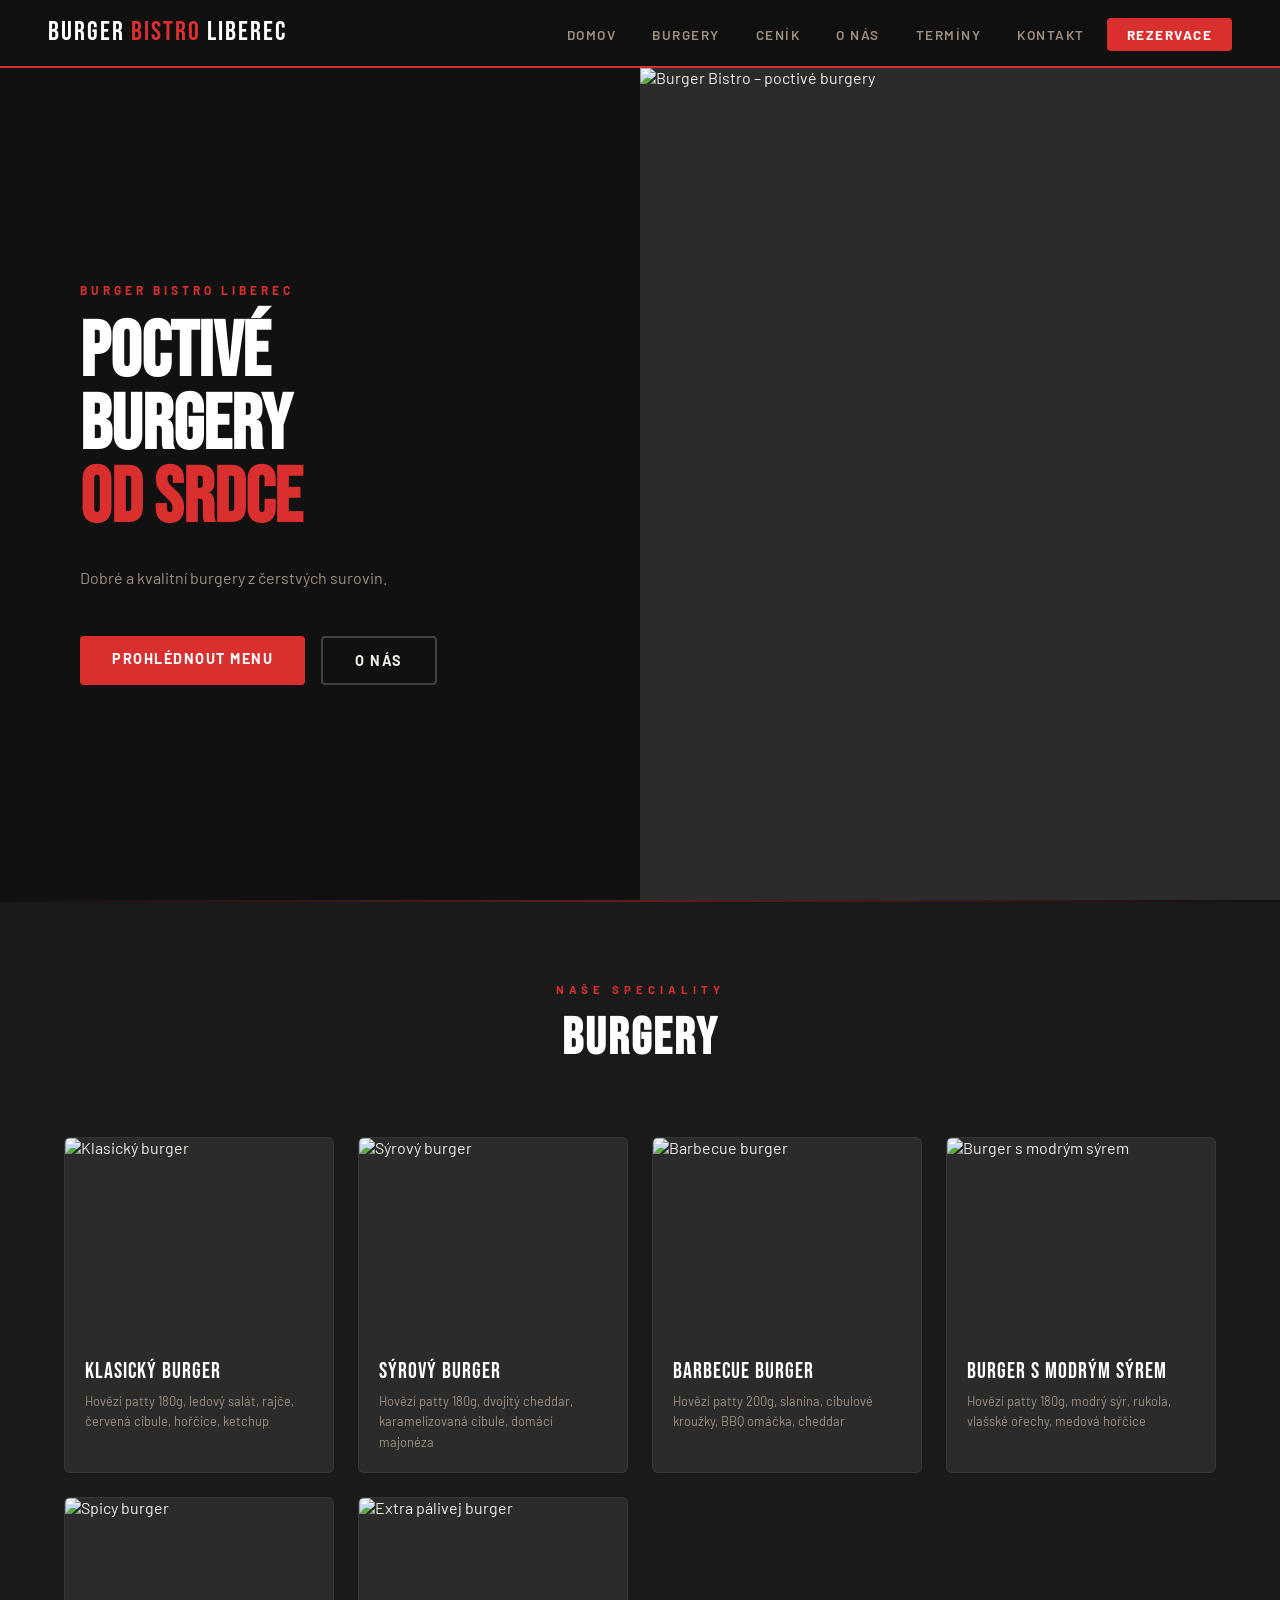
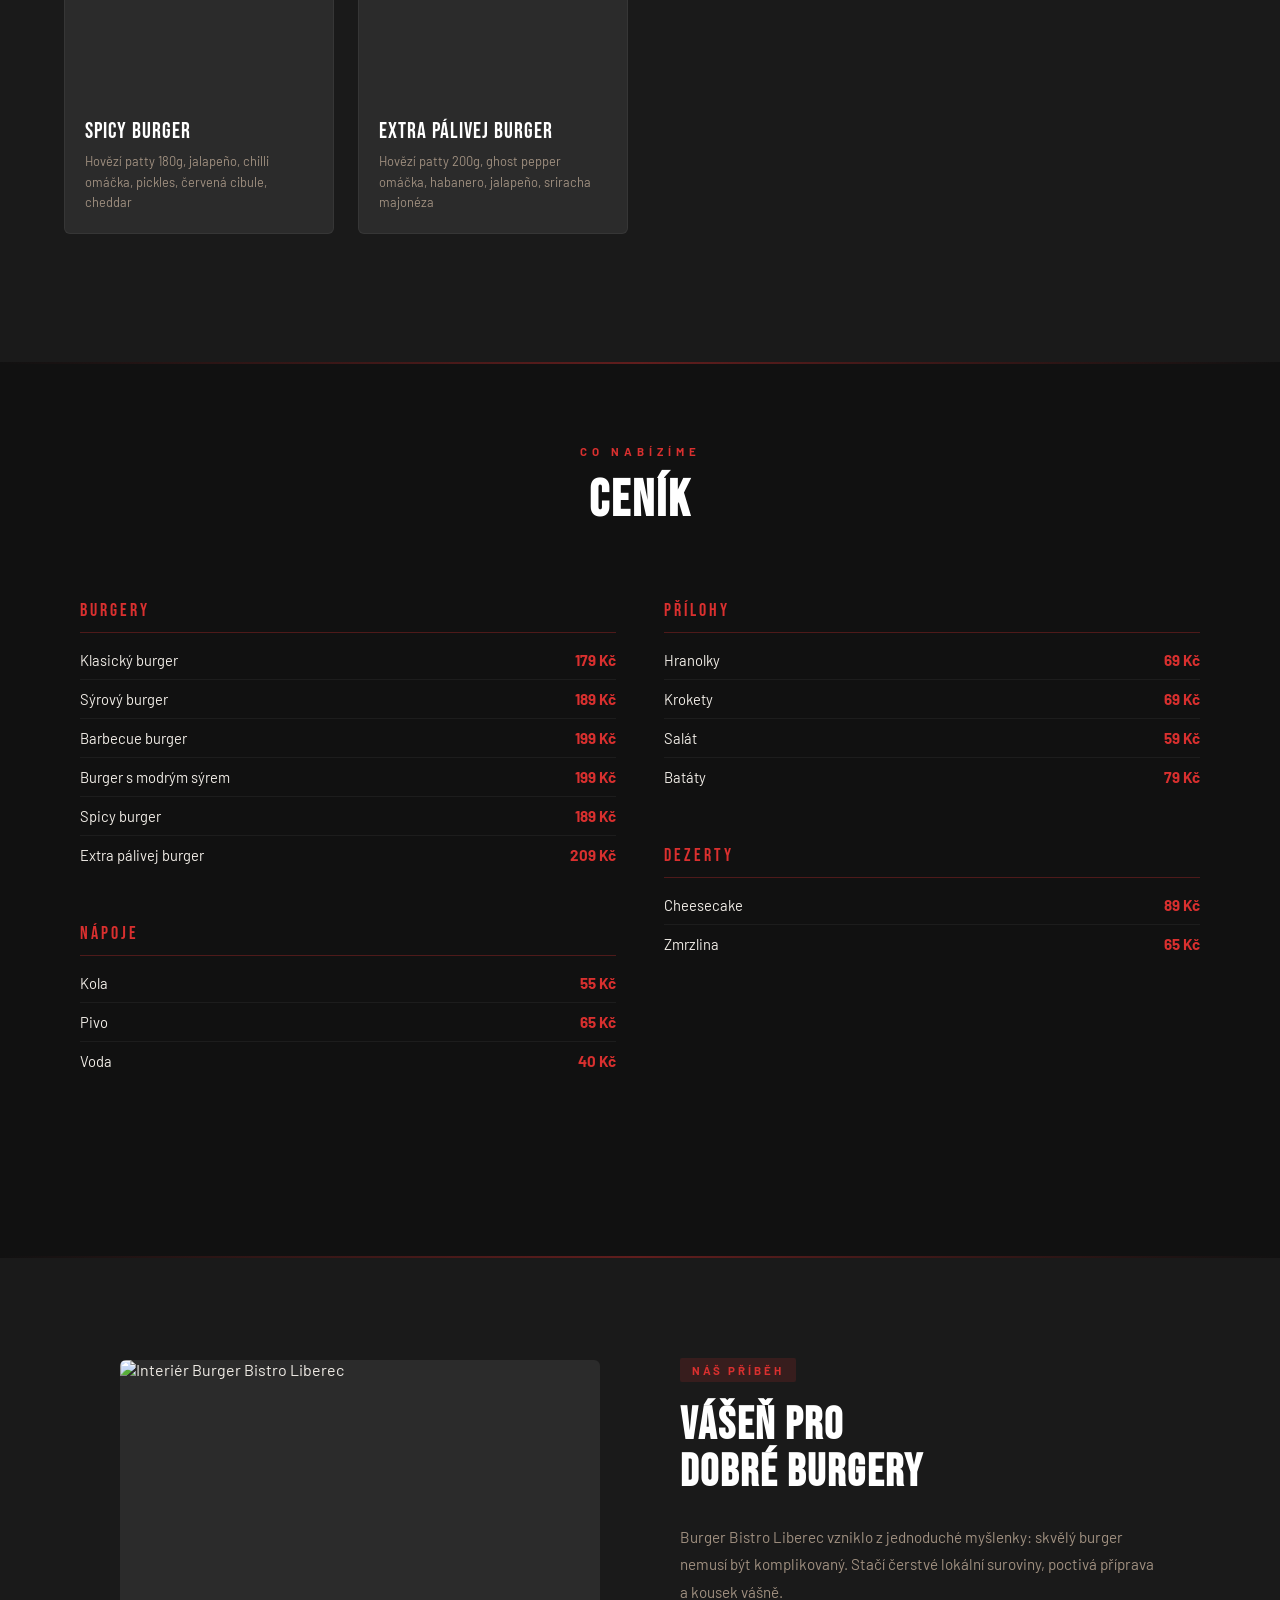
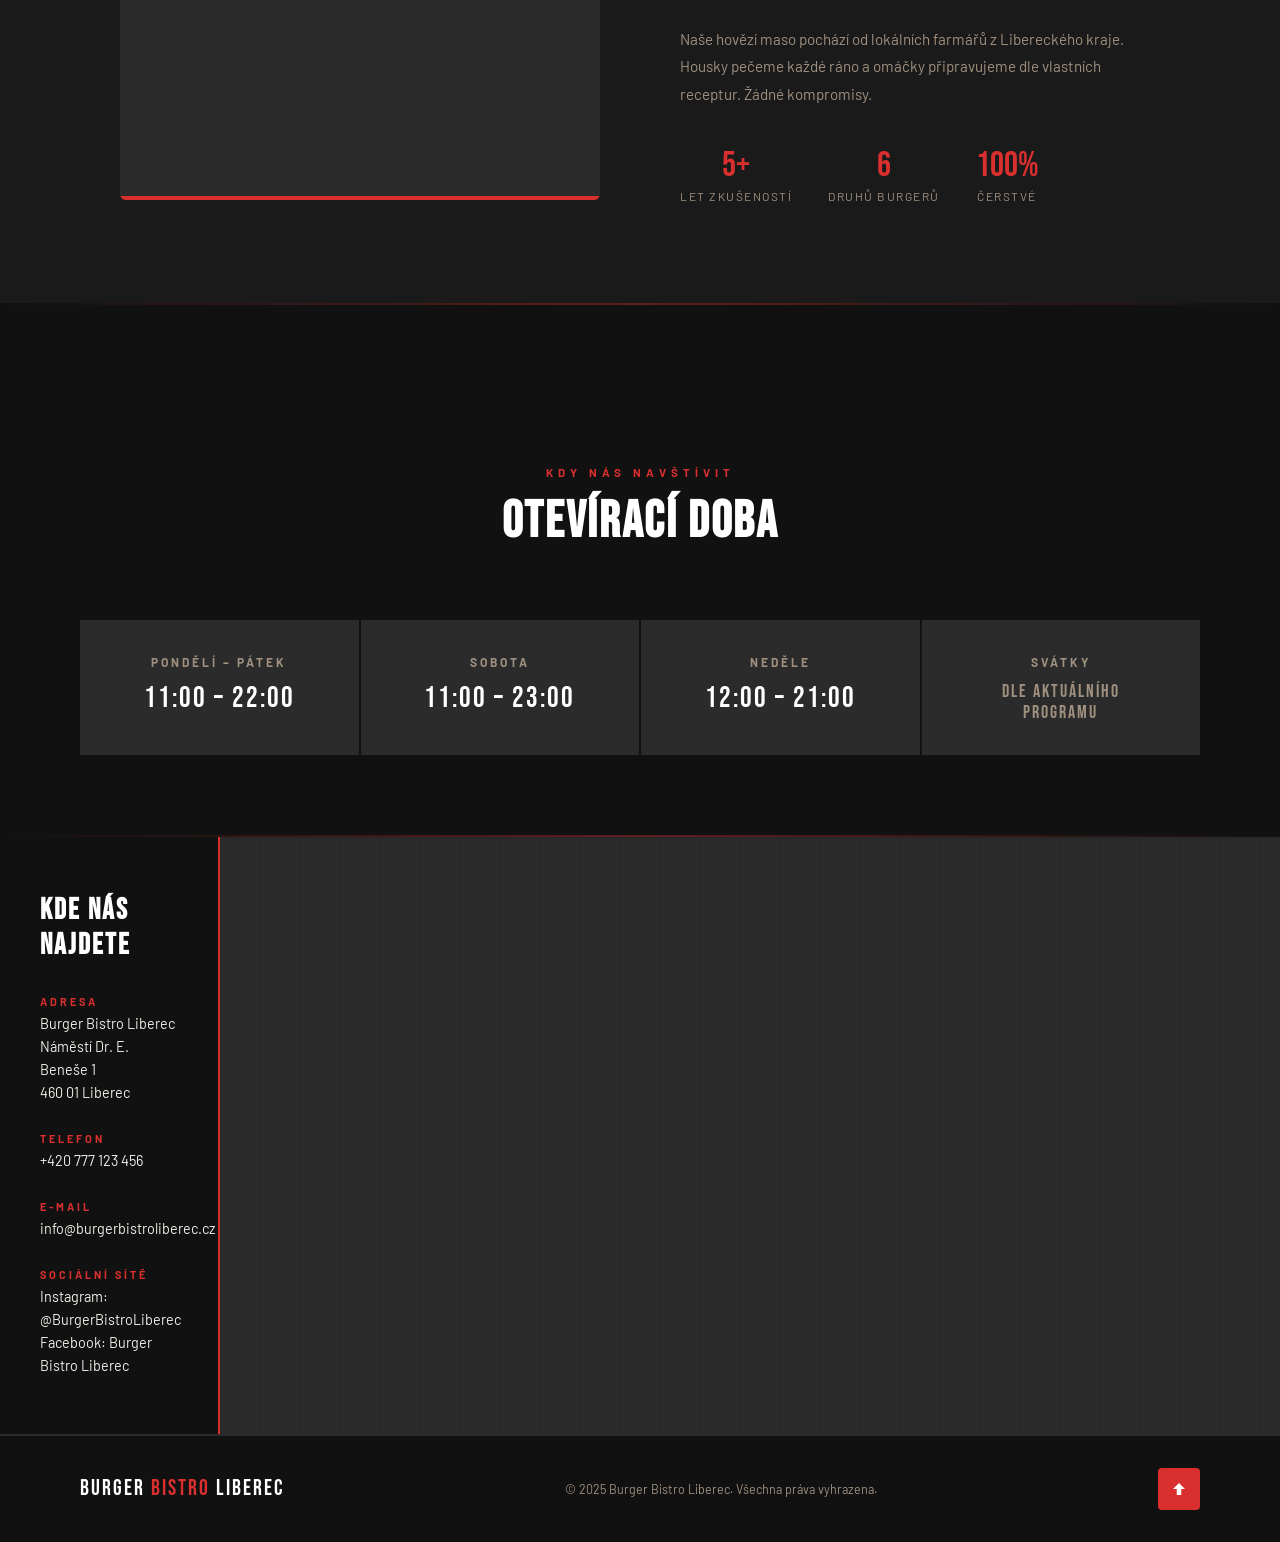
==== commit 8dcd7a39: "pridani obrazku 14.5." ====
--- a/index.html
+++ b/index.html
@@ -175,30 +175,12 @@
       align-items: center;
       justify-content: center;
     }
-    .hero-img-inner {
+    .hero-img img {
       width: 100%;
       height: 100%;
+      object-fit: cover;
+      display: block;
       min-height: 500px;
-      background: linear-gradient(135deg, #2b2b2b 0%, #1a1a1a 100%);
-      display: flex;
-      align-items: center;
-      justify-content: center;
-      font-family: 'Bebas Neue', sans-serif;
-      font-size: 2rem;
-      letter-spacing: 3px;
-      color: rgba(255,255,255,0.08);
-    }
-    .hero-img-inner::before {
-      content: '';
-      position: absolute;
-      inset: 0;
-      background: repeating-linear-gradient(
-        -45deg,
-        transparent,
-        transparent 10px,
-        rgba(217,48,47,0.03) 10px,
-        rgba(217,48,47,0.03) 20px
-      );
     }
 
     /* ── SECTIONS COMMON ── */
@@ -250,14 +232,20 @@
 
     .burger-img-ph {
       height: 200px;
-      background: linear-gradient(160deg, #333 0%, #222 100%);
+      overflow: hidden;
       display: flex;
       align-items: center;
       justify-content: center;
-      font-size: 3rem;
-      color: rgba(255,255,255,0.06);
-      font-family: 'Bebas Neue', sans-serif;
-      letter-spacing: 2px;
+    }
+    .burger-img-ph img {
+      width: 100%;
+      height: 100%;
+      object-fit: cover;
+      display: block;
+      transition: transform 0.4s ease;
+    }
+    .burger-card:hover .burger-img-ph img {
+      transform: scale(1.07);
     }
 
     .burger-body { padding: 20px; }
@@ -338,15 +326,15 @@
       background: var(--charcoal);
       border-radius: 6px;
       min-height: 440px;
-      display: flex;
-      align-items: center;
-      justify-content: center;
-      font-family: 'Bebas Neue', sans-serif;
-      font-size: 1.3rem;
-      letter-spacing: 2px;
-      color: rgba(255,255,255,0.06);
+      overflow: hidden;
       position: relative;
-      overflow: hidden;
+    }
+    .onas-img img {
+      width: 100%;
+      height: 100%;
+      min-height: 440px;
+      object-fit: cover;
+      display: block;
     }
     .onas-img::after {
       content: '';
@@ -694,7 +682,11 @@
     </div>
   </div>
   <div class="hero-img">
-    <div class="hero-img-inner">FOTO BURGERY</div>
+    <img
+      src="https://images.unsplash.com/photo-1568901346375-23c9450c58cd?w=900&auto=format&fit=crop"
+      alt="Burger Bistro – poctivé burgery"
+      loading="eager"
+    />
   </div>
 </section>
 
@@ -710,7 +702,13 @@
   <div class="burgery-grid">
 
     <div class="burger-card">
-      <div class="burger-img-ph">FOTO</div>
+      <div class="burger-img-ph">
+        <img
+          src="https://images.unsplash.com/photo-1550547660-d9450f859349?w=600&auto=format&fit=crop"
+          alt="Klasický burger"
+          loading="lazy"
+        />
+      </div>
       <div class="burger-body">
         <div class="burger-name">Klasický burger</div>
         <div class="burger-ing">Hovězí patty 180g, ledový salát, rajče, červená cibule, hořčice, ketchup</div>
@@ -718,7 +716,13 @@
     </div>
 
     <div class="burger-card">
-      <div class="burger-img-ph">FOTO</div>
+      <div class="burger-img-ph">
+        <img
+          src="https://images.unsplash.com/photo-1596956470007-2bf6095e7e16?w=600&auto=format&fit=crop"
+          alt="Sýrový burger"
+          loading="lazy"
+        />
+      </div>
       <div class="burger-body">
         <div class="burger-name">Sýrový burger</div>
         <div class="burger-ing">Hovězí patty 180g, dvojitý cheddar, karamelizovaná cibule, domácí majonéza</div>
@@ -726,7 +730,13 @@
     </div>
 
     <div class="burger-card">
-      <div class="burger-img-ph">FOTO</div>
+      <div class="burger-img-ph">
+        <img
+          src="https://images.unsplash.com/photo-1553979459-d2229ba7433b?w=600&auto=format&fit=crop"
+          alt="Barbecue burger"
+          loading="lazy"
+        />
+      </div>
       <div class="burger-body">
         <div class="burger-name">Barbecue burger</div>
         <div class="burger-ing">Hovězí patty 200g, slanina, cibulové kroužky, BBQ omáčka, cheddar</div>
@@ -734,7 +744,13 @@
     </div>
 
     <div class="burger-card">
-      <div class="burger-img-ph">FOTO</div>
+      <div class="burger-img-ph">
+        <img
+          src="https://images.unsplash.com/photo-1607013251379-e6eecfffe234?w=600&auto=format&fit=crop"
+          alt="Burger s modrým sýrem"
+          loading="lazy"
+        />
+      </div>
       <div class="burger-body">
         <div class="burger-name">Burger s modrým sýrem</div>
         <div class="burger-ing">Hovězí patty 180g, modrý sýr, rukola, vlašské ořechy, medová hořčice</div>
@@ -742,7 +758,13 @@
     </div>
 
     <div class="burger-card">
-      <div class="burger-img-ph">FOTO</div>
+      <div class="burger-img-ph">
+        <img
+          src="https://images.unsplash.com/photo-1594212699903-ec8a3eca50f5?w=600&auto=format&fit=crop"
+          alt="Spicy burger"
+          loading="lazy"
+        />
+      </div>
       <div class="burger-body">
         <div class="burger-name">Spicy burger</div>
         <div class="burger-ing">Hovězí patty 180g, jalapeño, chilli omáčka, pickles, červená cibule, cheddar</div>
@@ -750,7 +772,13 @@
     </div>
 
     <div class="burger-card">
-      <div class="burger-img-ph">FOTO</div>
+      <div class="burger-img-ph">
+        <img
+          src="https://images.unsplash.com/photo-1582196016295-f8c8bd4b3a99?w=600&auto=format&fit=crop"
+          alt="Extra pálivej burger"
+          loading="lazy"
+        />
+      </div>
       <div class="burger-body">
         <div class="burger-name">Extra pálivej burger</div>
         <div class="burger-ing">Hovězí patty 200g, ghost pepper omáčka, habanero, jalapeño, sriracha majonéza</div>
@@ -816,7 +844,13 @@
 <!-- O NÁS -->
 <section id="o-nas">
   <div class="onas-inner">
-    <div class="onas-img">FOTO BISTRO</div>
+    <div class="onas-img">
+      <img
+        src="https://images.unsplash.com/photo-1555396273-367ea4eb4db5?w=800&auto=format&fit=crop"
+        alt="Interiér Burger Bistro Liberec"
+        loading="lazy"
+      />
+    </div>
     <div class="onas-content">
       <span class="onas-tag">Náš příběh</span>
       <h2 class="onas-title">Vášeň pro<br>dobré burgery</h2>
@@ -896,7 +930,18 @@
         </span>
       </div>
     </div>
-    <div class="mapa-ph">MAPA</div>
+    <div class="mapa-ph">
+      <iframe
+        src="https://www.google.com/maps/embed?pb=!1m18!1m12!1m3!1d2549.9!2d15.0543!3d50.7671!2m3!1f0!2f0!3f0!3m2!1i1024!2i768!4f13.1!3m3!1m2!1s0x470937a817c5a879%3A0xa4df71f3b0a92a3d!2sN%C3%A1m%C4%9Bst%C3%AD%20Dr.%20Edvarda%20Bene%C5%A1e%2C%20Liberec!5e0!3m2!1scs!2scz!4v1700000000000"
+        width="100%"
+        height="100%"
+        style="border:0; display:block; min-height:480px; filter: invert(90%) hue-rotate(180deg) saturate(0.5);"
+        allowfullscreen=""
+        loading="lazy"
+        referrerpolicy="no-referrer-when-downgrade"
+        title="Mapa – Burger Bistro Liberec"
+      ></iframe>
+    </div>
   </div>
 </section>
 
@@ -926,4 +971,4 @@
   });
 </script>
 </body>
-</html>
+</html> 
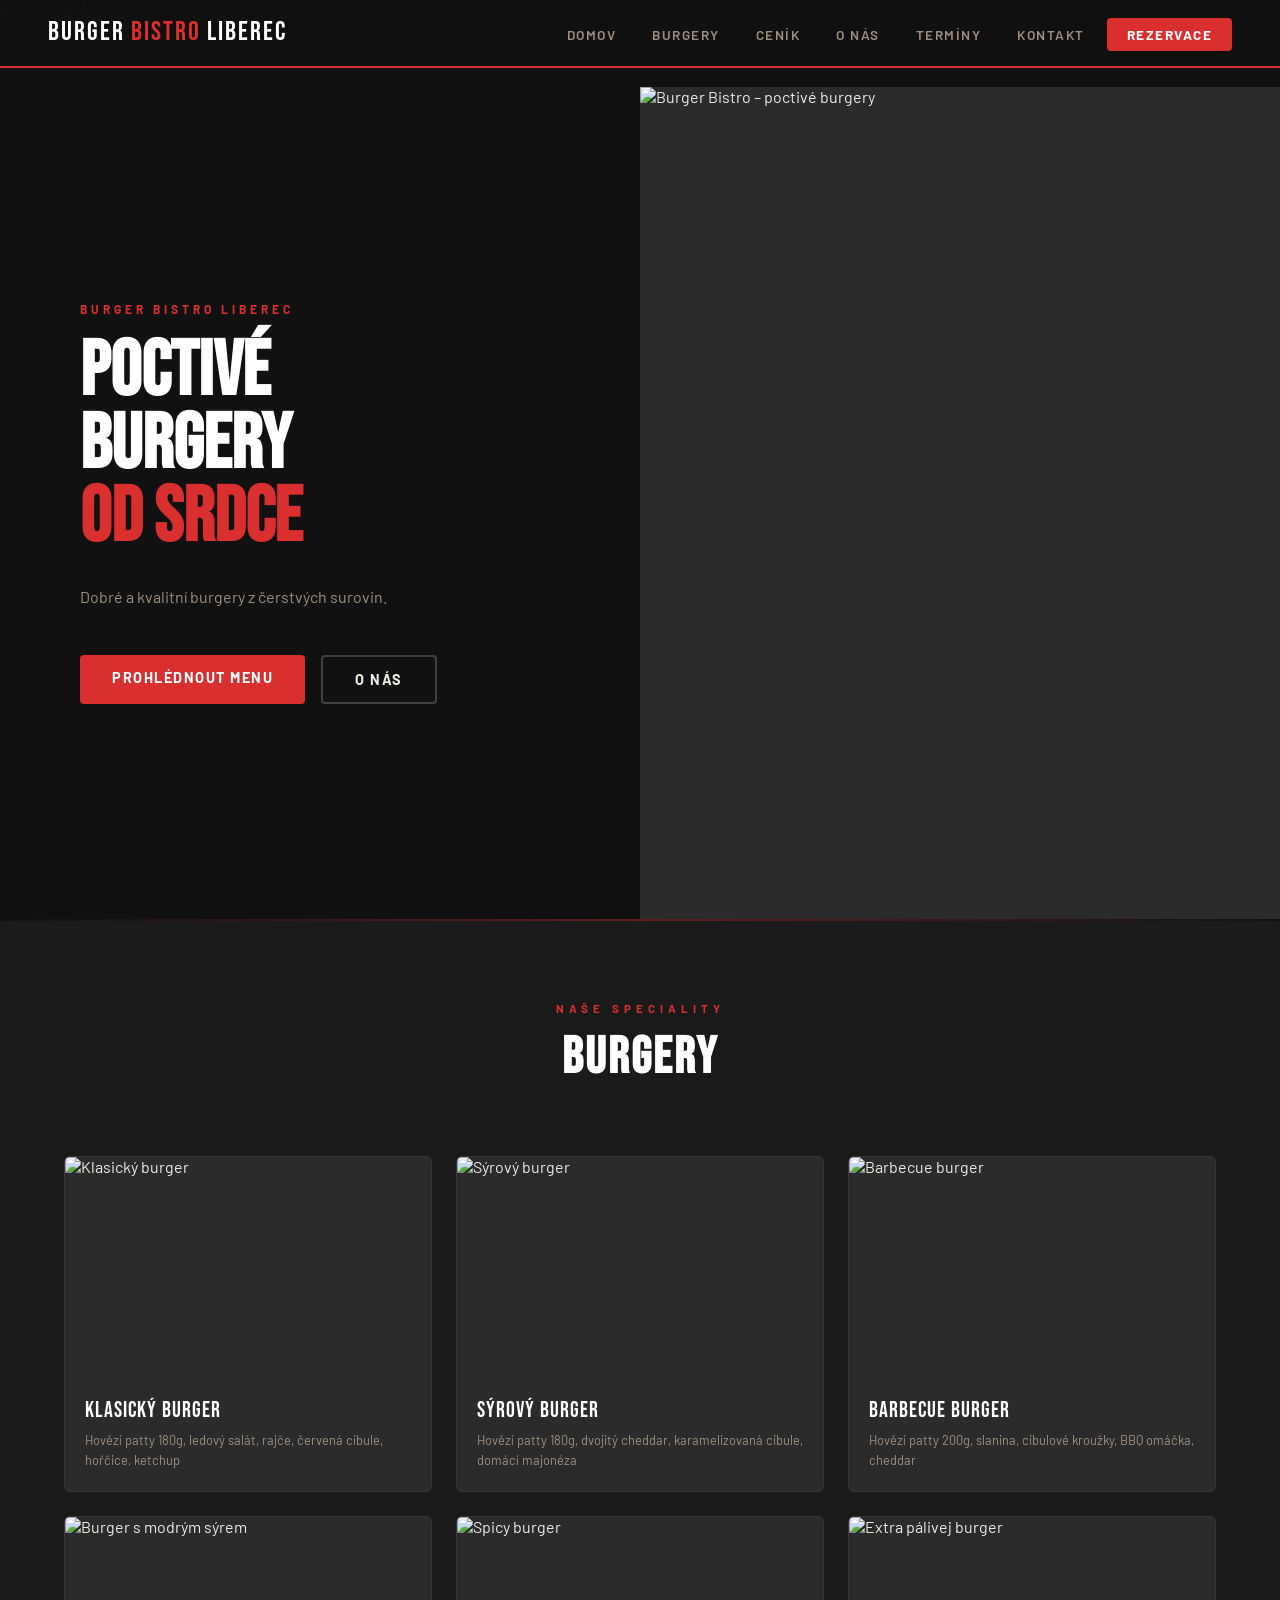
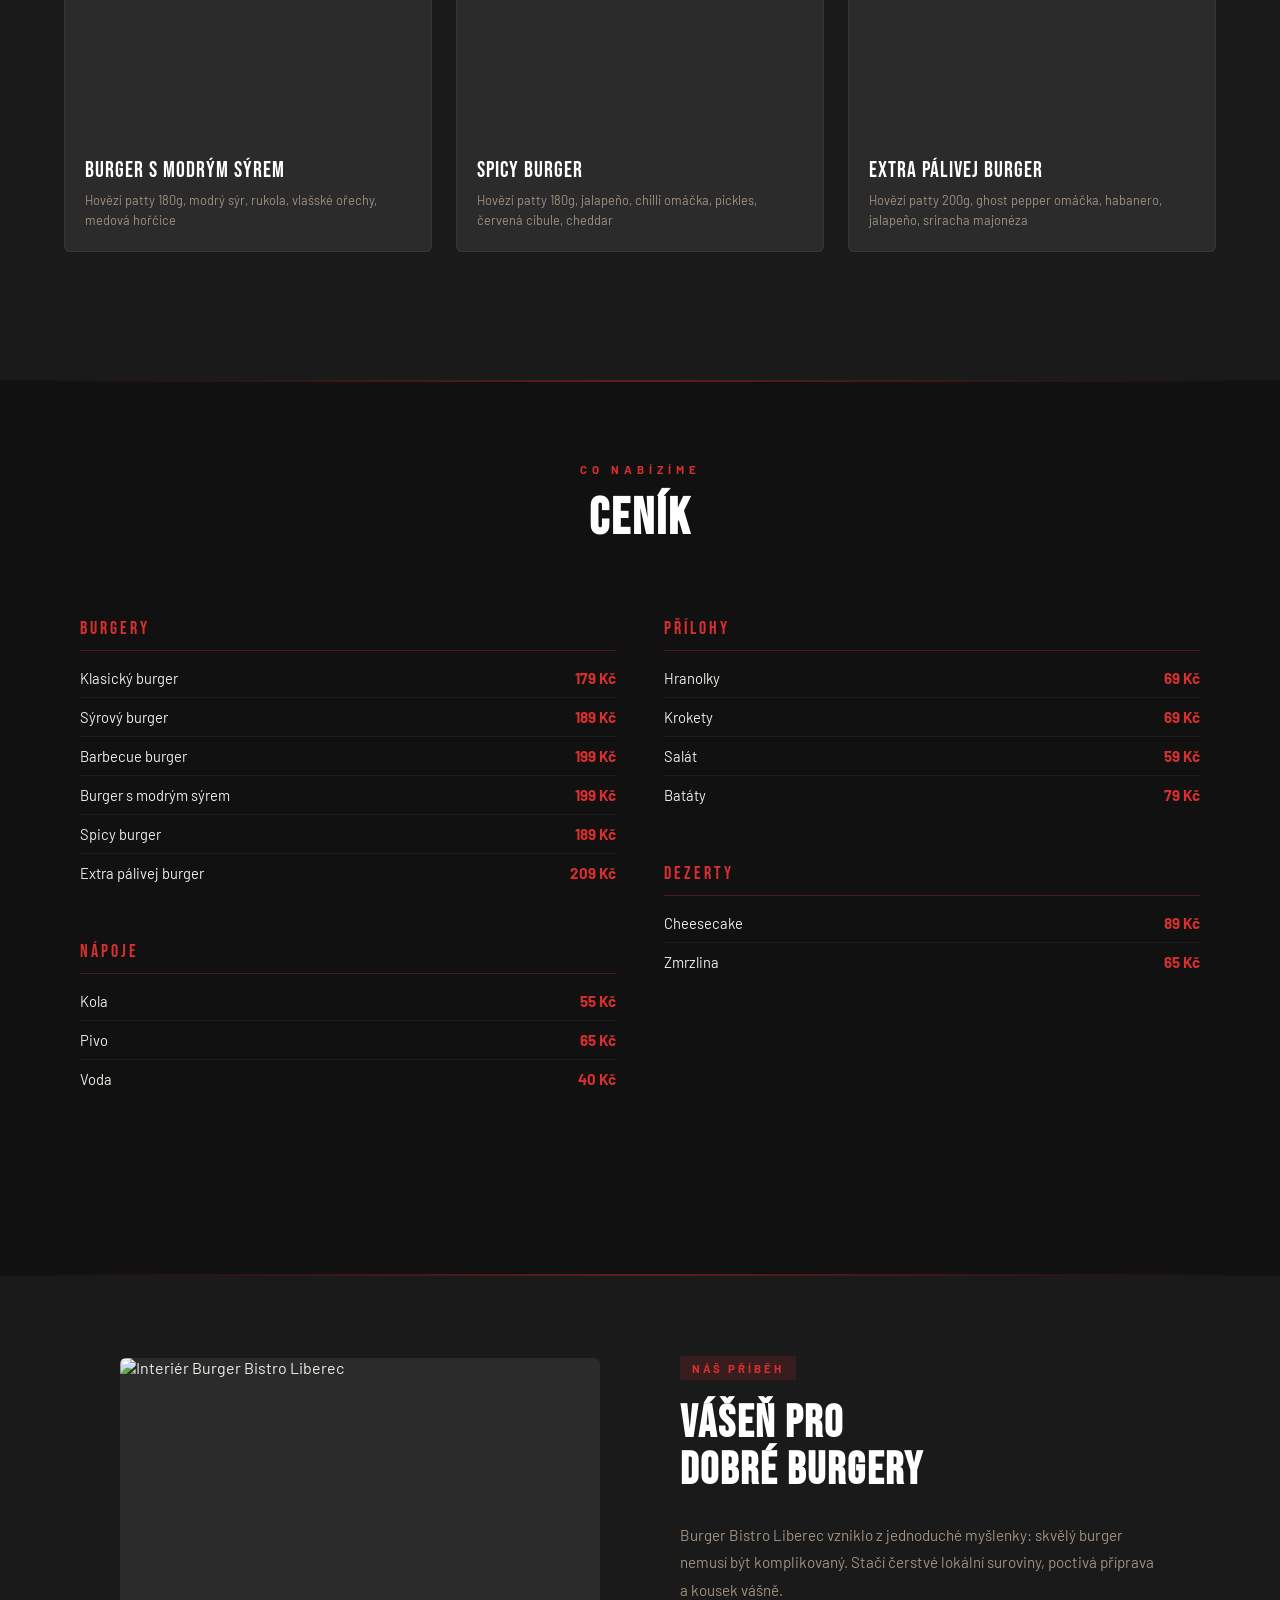
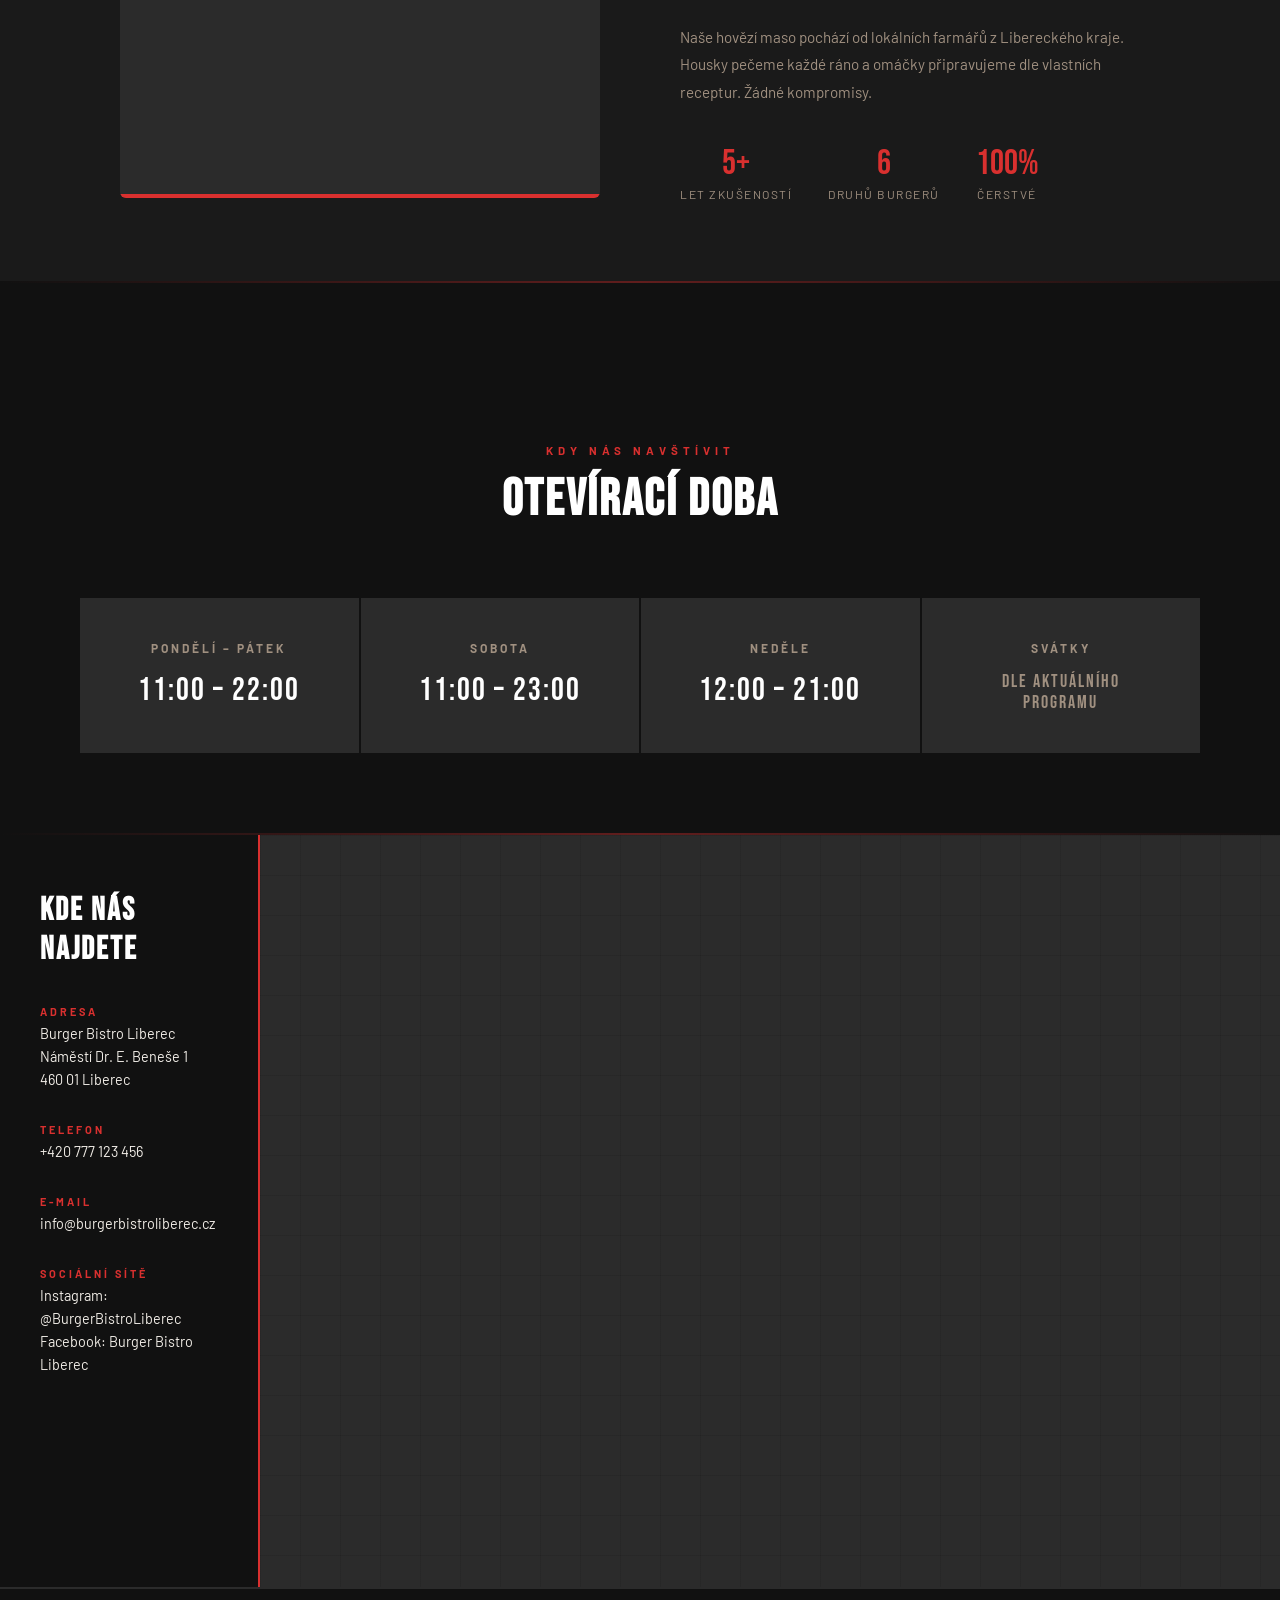
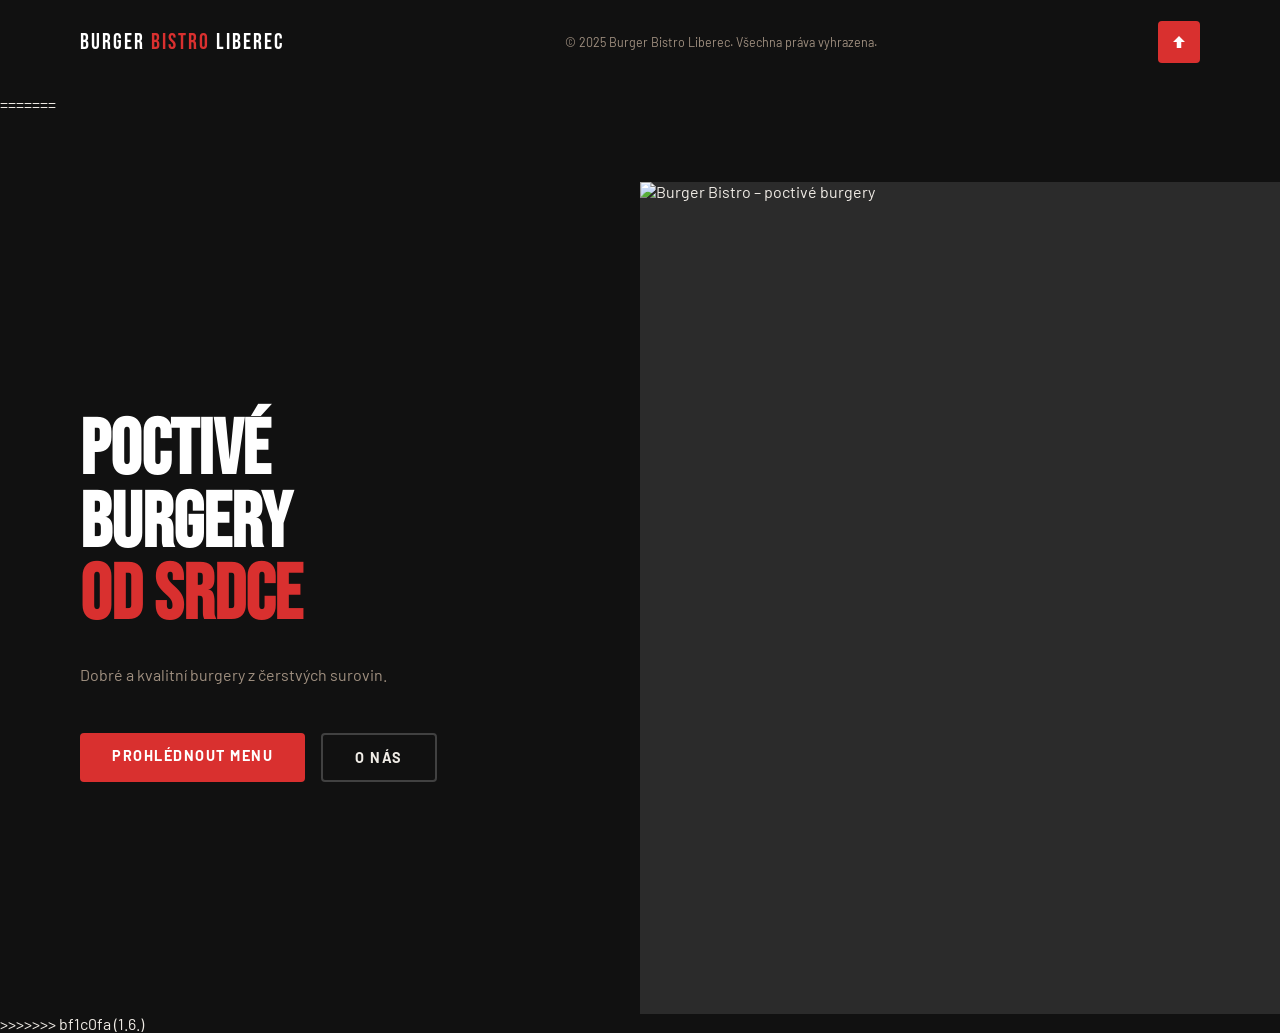
==== commit e027c55a: "1.6." ====
--- a/index.html
+++ b/index.html
@@ -5,6 +5,7 @@
   <meta name="viewport" content="width=device-width, initial-scale=1.0" />
   <title>Burger Bistro Liberec</title>
   <link href="https://fonts.googleapis.com/css2?family=Bebas+Neue&family=Barlow:wght@400;500;600;700&display=swap" rel="stylesheet" />
+<<<<<<< HEAD
   <style>
     :root {
       --black: #111111;
@@ -972,3 +973,30 @@
 </script>
 </body>
 </html> 
+=======
+  <link rel="stylesheet" href="style.css" />
+</head>
+<body class="page-domov" data-page="domov">
+  <script src="components.js"></script>
+
+  <section id="domov">
+    <div class="hero-left">
+      <h1 class="hero-title">Poctivé<br>burgery<br><em>od srdce</em></h1>
+      <p class="hero-sub">Dobré a kvalitní burgery z čerstvých surovin.</p>
+      <div class="hero-btns">
+        <a href="burgery.html" class="btn-primary">Prohlédnout menu</a>
+        <a href="o-nas.html" class="btn-secondary">O nás</a>
+      </div>
+    </div>
+    <div class="hero-img">
+      <img
+        src="https://images.unsplash.com/photo-1568901346375-23c9450c58cd?w=900&auto=format&fit=crop"
+        alt="Burger Bistro – poctivé burgery"
+        loading="eager"
+      />
+    </div>
+  </section>
+
+</body>
+</html>
+>>>>>>> bf1c0fa (1.6.)
--- a/style.css
+++ b/style.css
@@ -0,0 +1,518 @@
+:root {
+  --black: #111111;
+  --dark: #1a1a1a;
+  --charcoal: #2b2b2b;
+  --red: #d9302f;
+  --red-dark: #b52120;
+  --text: #f0ece6;
+  --muted: #a09080;
+  --white: #ffffff;
+}
+
+*, *::before, *::after { box-sizing: border-box; margin: 0; padding: 0; }
+html { scroll-behavior: smooth; }
+body {
+  font-family: 'Barlow', sans-serif;
+  background: var(--black);
+  color: var(--text);
+  overflow-x: hidden;
+  padding-top: 68px;
+}
+
+/* ── NAV ── */
+nav {
+  position: fixed;
+  top: 0; left: 0; right: 0;
+  z-index: 1000;
+  height: 68px;
+  background: rgba(17,17,17,0.96);
+  backdrop-filter: blur(10px);
+  border-bottom: 2px solid var(--red);
+  display: flex;
+  align-items: center;
+  justify-content: space-between;
+  padding: 0 48px;
+}
+.nav-logo {
+  font-family: 'Bebas Neue', sans-serif;
+  font-size: 1.7rem;
+  letter-spacing: 2px;
+  line-height: 1;
+  color: var(--white);
+  text-decoration: none;
+}
+.nav-logo span { color: var(--red); }
+.nav-links {
+  display: flex;
+  align-items: center;
+  gap: 8px;
+  list-style: none;
+}
+.nav-links a {
+  text-decoration: none;
+  color: var(--muted);
+  font-size: 0.85rem;
+  font-weight: 600;
+  letter-spacing: 1.5px;
+  text-transform: uppercase;
+  padding: 6px 14px;
+  border-radius: 3px;
+  transition: color 0.2s, background 0.2s;
+}
+.nav-links a:hover,
+.nav-links a.active { color: var(--white); background: rgba(255,255,255,0.06); }
+.nav-links a.active { color: var(--red); }
+.btn-rezervace {
+  background: var(--red) !important;
+  color: var(--white) !important;
+  border-radius: 4px !important;
+  padding: 8px 20px !important;
+  font-weight: 700 !important;
+  letter-spacing: 1px;
+  transition: background 0.2s !important;
+}
+.btn-rezervace:hover { background: var(--red-dark) !important; }
+
+/* ── HAMBURGER ── */
+.nav-toggle {
+  display: none;
+  flex-direction: column;
+  gap: 5px;
+  background: none;
+  border: none;
+  cursor: pointer;
+  padding: 6px;
+  z-index: 1100;
+}
+.nav-toggle span {
+  display: block;
+  width: 24px;
+  height: 2px;
+  background: var(--white);
+  border-radius: 2px;
+  transition: transform 0.3s, opacity 0.3s;
+}
+.nav-toggle.open span:nth-child(1) { transform: translateY(7px) rotate(45deg); }
+.nav-toggle.open span:nth-child(2) { opacity: 0; }
+.nav-toggle.open span:nth-child(3) { transform: translateY(-7px) rotate(-45deg); }
+
+/* ── BUTTONS ── */
+.btn-primary {
+  background: var(--red);
+  color: var(--white);
+  border: none;
+  padding: 14px 32px;
+  font-family: 'Barlow', sans-serif;
+  font-size: 0.9rem;
+  font-weight: 700;
+  letter-spacing: 1.5px;
+  text-transform: uppercase;
+  cursor: pointer;
+  border-radius: 4px;
+  text-decoration: none;
+  display: inline-block;
+  transition: background 0.2s, transform 0.15s;
+}
+.btn-primary:hover { background: var(--red-dark); transform: translateY(-2px); }
+.btn-secondary {
+  background: transparent;
+  color: var(--text);
+  border: 2px solid rgba(255,255,255,0.2);
+  padding: 14px 32px;
+  font-family: 'Barlow', sans-serif;
+  font-size: 0.9rem;
+  font-weight: 700;
+  letter-spacing: 1.5px;
+  text-transform: uppercase;
+  cursor: pointer;
+  border-radius: 4px;
+  text-decoration: none;
+  display: inline-block;
+  transition: border-color 0.2s, transform 0.15s;
+}
+.btn-secondary:hover { border-color: var(--red); transform: translateY(-2px); }
+
+/* ── SECTION HEADER ── */
+.section-header { text-align: center; padding: 80px 48px 20px; }
+.section-title {
+  font-family: 'Bebas Neue', sans-serif;
+  font-size: clamp(2.5rem, 4vw, 3.8rem);
+  color: var(--white);
+  letter-spacing: 2px;
+}
+
+/* ── DIVIDER ── */
+.divider {
+  height: 2px;
+  background: linear-gradient(90deg, transparent, var(--red), transparent);
+  opacity: 0.4;
+}
+
+/* ── FOOTER ── */
+footer {
+  background: var(--black);
+  border-top: 2px solid var(--charcoal);
+  padding: 32px 80px;
+  display: flex;
+  align-items: center;
+  justify-content: space-between;
+  min-height: 80px;
+  margin-top: 80px;
+}
+.footer-logo {
+  font-family: 'Bebas Neue', sans-serif;
+  font-size: 1.4rem;
+  letter-spacing: 2px;
+  color: var(--white);
+  text-decoration: none;
+}
+.footer-logo span { color: var(--red); }
+.footer-copy { font-size: 0.78rem; color: var(--muted); text-align: center; }
+.btn-scroll-top {
+  width: 42px; height: 42px;
+  background: var(--red);
+  border: none; border-radius: 4px;
+  cursor: pointer;
+  display: flex; align-items: center; justify-content: center;
+  transition: background 0.2s, transform 0.15s;
+  text-decoration: none;
+}
+.btn-scroll-top:hover { background: var(--red-dark); transform: translateY(-3px); }
+.btn-scroll-top svg { fill: white; width: 18px; height: 18px; }
+
+/* ── INDEX – DOMOV ── */
+body.page-domov { padding-top: 0; }
+#domov {
+  min-height: 100vh;
+  padding-top: 68px;
+  display: grid;
+  grid-template-columns: 1fr 1fr;
+  background: var(--black);
+}
+.hero-left {
+  display: flex;
+  flex-direction: column;
+  justify-content: center;
+  padding: 80px 60px 80px 80px;
+}
+.hero-title {
+  font-family: 'Bebas Neue', sans-serif;
+  font-size: clamp(3.5rem, 6vw, 6rem);
+  line-height: 0.95;
+  color: var(--white);
+  margin-bottom: 28px;
+}
+.hero-title em { color: var(--red); font-style: normal; }
+.hero-sub {
+  font-size: 1rem;
+  color: var(--muted);
+  line-height: 1.7;
+  max-width: 440px;
+  margin-bottom: 44px;
+}
+.hero-btns { display: flex; gap: 16px; flex-wrap: wrap; }
+.hero-img {
+  position: relative;
+  overflow: hidden;
+  display: flex;
+  align-items: center;
+  justify-content: center;
+}
+.hero-img img {
+  width: 100%;
+  height: 100%;
+  object-fit: cover;
+  display: block;
+  min-height: 500px;
+}
+body.page-domov footer { margin-top: 0; }
+
+/* ── BURGERY ── */
+#burgery { background: var(--dark); padding-bottom: 80px; }
+.burgery-grid {
+  display: grid;
+  grid-template-columns: repeat(3, 1fr);
+  gap: 24px;
+  padding: 48px 64px;
+}
+.burger-card {
+  background: var(--charcoal);
+  border-radius: 6px;
+  overflow: hidden;
+  transition: transform 0.25s, box-shadow 0.25s;
+  border: 1px solid rgba(255,255,255,0.05);
+}
+.burger-card:hover {
+  transform: translateY(-6px);
+  box-shadow: 0 12px 36px rgba(217,48,47,0.2);
+}
+.burger-img-ph {
+  height: 220px;
+  overflow: hidden;
+}
+.burger-img-ph img {
+  width: 100%;
+  height: 100%;
+  object-fit: cover;
+  display: block;
+  transition: transform 0.4s ease;
+}
+.burger-card:hover .burger-img-ph img { transform: scale(1.07); }
+.burger-body { padding: 20px; }
+.burger-name {
+  font-family: 'Bebas Neue', sans-serif;
+  font-size: 1.4rem;
+  letter-spacing: 1px;
+  color: var(--white);
+  margin-bottom: 6px;
+}
+.burger-ing { font-size: 0.8rem; color: var(--muted); line-height: 1.6; }
+.burger-price {
+  display: inline-block;
+  margin-top: 12px;
+  font-weight: 700;
+  color: var(--red);
+  font-size: 1rem;
+}
+
+/* ── CENÍK ── */
+#ceník { background: var(--black); padding-bottom: 80px; }
+.cenik-grid {
+  display: grid;
+  grid-template-columns: 1fr 1fr;
+  gap: 0 48px;
+  padding: 48px 80px;
+}
+.cenik-group { margin-bottom: 48px; }
+.cenik-group-title {
+  font-family: 'Bebas Neue', sans-serif;
+  font-size: 1.15rem;
+  letter-spacing: 3px;
+  text-transform: uppercase;
+  color: var(--red);
+  padding-bottom: 10px;
+  border-bottom: 1px solid rgba(217,48,47,0.3);
+  margin-bottom: 8px;
+}
+.cenik-item {
+  display: flex;
+  justify-content: space-between;
+  align-items: center;
+  padding: 10px 0;
+  border-bottom: 1px solid rgba(255,255,255,0.05);
+  font-size: 0.92rem;
+}
+.cenik-item:last-child { border-bottom: none; }
+.cenik-name { color: var(--text); }
+.cenik-price {
+  font-weight: 700;
+  color: var(--red);
+  font-size: 0.95rem;
+  white-space: nowrap;
+  margin-left: 16px;
+}
+
+/* ── O NÁS ── */
+#o-nas { background: var(--dark); padding: 80px 0; }
+.onas-inner {
+  max-width: 1200px;
+  margin: 0 auto;
+  display: grid;
+  grid-template-columns: 1fr 1fr;
+  gap: 80px;
+  padding: 0 80px;
+  align-items: center;
+}
+.onas-img {
+  border-radius: 6px;
+  min-height: 440px;
+  overflow: hidden;
+  position: relative;
+}
+.onas-img img {
+  width: 100%;
+  height: 100%;
+  min-height: 440px;
+  object-fit: cover;
+  display: block;
+}
+.onas-img::after {
+  content: '';
+  position: absolute;
+  bottom: 0; left: 0; right: 0;
+  height: 4px;
+  background: var(--red);
+}
+.onas-tag {
+  display: inline-block;
+  background: rgba(217,48,47,0.15);
+  color: var(--red);
+  font-size: 0.72rem;
+  font-weight: 700;
+  letter-spacing: 3px;
+  text-transform: uppercase;
+  padding: 5px 12px;
+  border-radius: 2px;
+  margin-bottom: 20px;
+}
+.onas-title {
+  font-family: 'Bebas Neue', sans-serif;
+  font-size: 2.8rem;
+  letter-spacing: 2px;
+  color: var(--white);
+  line-height: 1.05;
+  margin-bottom: 28px;
+}
+.onas-text { font-size: 0.95rem; color: var(--muted); line-height: 1.8; margin-bottom: 20px; }
+.onas-stats { display: flex; gap: 36px; margin-top: 36px; }
+.stat { text-align: center; }
+.stat-num { font-family: 'Bebas Neue', sans-serif; font-size: 2.2rem; color: var(--red); }
+.stat-label { font-size: 0.75rem; color: var(--muted); text-transform: uppercase; letter-spacing: 1.5px; margin-top: 2px; }
+
+/* ── TERMÍNY ── */
+#terminy { background: var(--black); padding-bottom: 80px; }
+.terminy-grid {
+  display: grid;
+  grid-template-columns: repeat(4, 1fr);
+  gap: 2px;
+  margin: 48px 80px 0;
+}
+.termin-card {
+  background: var(--charcoal);
+  padding: 40px 24px;
+  text-align: center;
+  border-top: 3px solid transparent;
+  transition: border-color 0.2s;
+}
+.termin-card:hover { border-color: var(--red); }
+.termin-day {
+  font-size: 0.75rem;
+  font-weight: 700;
+  letter-spacing: 3px;
+  text-transform: uppercase;
+  color: var(--muted);
+  margin-bottom: 16px;
+}
+.termin-hours {
+  font-family: 'Bebas Neue', sans-serif;
+  font-size: 2rem;
+  letter-spacing: 2px;
+  color: var(--white);
+}
+.termin-note {
+  font-size: 0.78rem;
+  color: var(--muted);
+  margin-top: 10px;
+  line-height: 1.5;
+}
+
+/* ── KONTAKT ── */
+#kontakt { background: var(--dark); }
+.kontakt-inner {
+  display: grid;
+  grid-template-columns: 260px 1fr;
+  min-height: calc(100vh - 68px - 80px);
+}
+.kontakt-info {
+  background: var(--black);
+  padding: 56px 40px;
+  display: flex;
+  flex-direction: column;
+  gap: 32px;
+  border-right: 2px solid var(--red);
+}
+.kontakt-heading {
+  font-family: 'Bebas Neue', sans-serif;
+  font-size: 2rem;
+  letter-spacing: 2px;
+  color: var(--white);
+}
+.kontakt-item { display: flex; flex-direction: column; gap: 4px; }
+.kontakt-label {
+  font-size: 0.68rem;
+  font-weight: 700;
+  letter-spacing: 3px;
+  text-transform: uppercase;
+  color: var(--red);
+}
+.kontakt-value { font-size: 0.9rem; color: var(--text); line-height: 1.6; }
+.kontakt-value a { color: var(--text); text-decoration: none; }
+.kontakt-value a:hover { color: var(--red); }
+.mapa-wrap {
+  position: relative;
+  min-height: 480px;
+}
+.mapa-wrap iframe {
+  position: absolute;
+  inset: 0;
+  width: 100%;
+  height: 100%;
+  border: 0;
+  display: block;
+  filter: invert(90%) hue-rotate(180deg) saturate(0.5);
+}
+body.page-kontakt footer { margin-top: 0; }
+
+/* ── RESPONSIVE ── */
+@media (max-width: 1024px) {
+  nav { padding: 0 28px; }
+  .nav-links a { font-size: 0.78rem; padding: 6px 10px; }
+  footer { padding: 28px 40px; }
+  .burgery-grid { grid-template-columns: repeat(2, 1fr); padding: 40px 28px; }
+  .cenik-grid { padding: 40px 40px; }
+  .onas-inner { padding: 0 40px; gap: 48px; }
+  .terminy-grid { margin: 40px 28px 0; }
+  .kontakt-inner { grid-template-columns: 200px 1fr; }
+}
+
+@media (max-width: 768px) {
+  body { padding-top: 60px; }
+  nav { padding: 0 20px; height: 60px; }
+  .nav-toggle { display: flex; }
+  .nav-links {
+    display: none;
+    position: fixed;
+    top: 60px; left: 0; right: 0;
+    background: rgba(17,17,17,0.98);
+    backdrop-filter: blur(16px);
+    flex-direction: column;
+    align-items: stretch;
+    padding: 16px 20px 24px;
+    border-bottom: 2px solid var(--red);
+    gap: 4px;
+    z-index: 999;
+  }
+  .nav-links.open { display: flex; }
+  .nav-links a { padding: 12px 16px; font-size: 0.9rem; border-radius: 4px; }
+  .btn-rezervace { text-align: center; margin-top: 8px; }
+  .section-header { padding: 52px 24px 16px; }
+  footer { padding: 24px 20px; flex-wrap: wrap; gap: 12px; }
+  .footer-copy { width: 100%; text-align: left; order: 3; }
+  .btn-scroll-top { margin-left: auto; }
+
+  #domov { grid-template-columns: 1fr; min-height: auto; padding-top: 60px; }
+  .hero-left { padding: 52px 24px 40px; }
+  .hero-img { display: none; }
+
+  .burgery-grid { grid-template-columns: repeat(2, 1fr); padding: 28px 16px; gap: 16px; }
+  .cenik-grid { grid-template-columns: 1fr; padding: 28px 24px; }
+  .onas-inner { grid-template-columns: 1fr; padding: 0 24px; gap: 36px; }
+  .onas-img { min-height: 260px; }
+  .onas-stats { gap: 24px; }
+  .terminy-grid { grid-template-columns: repeat(2, 1fr); margin: 32px 16px 0; }
+  .kontakt-inner { grid-template-columns: 1fr; }
+  .kontakt-info { padding: 40px 24px; border-right: none; border-bottom: 2px solid var(--red); }
+  .mapa-wrap { min-height: 320px; }
+}
+
+@media (max-width: 480px) {
+  footer { padding: 20px 16px; }
+  .hero-left { padding: 40px 20px 36px; }
+  .hero-sub { font-size: 0.92rem; }
+  .hero-btns { flex-direction: column; }
+  .btn-primary, .btn-secondary { text-align: center; }
+  .burgery-grid { grid-template-columns: 1fr; padding: 24px 16px; }
+  .cenik-grid { padding: 24px 16px; }
+  .onas-inner { padding: 0 16px; }
+  .terminy-grid { grid-template-columns: 1fr; margin: 24px 16px 0; }
+}
